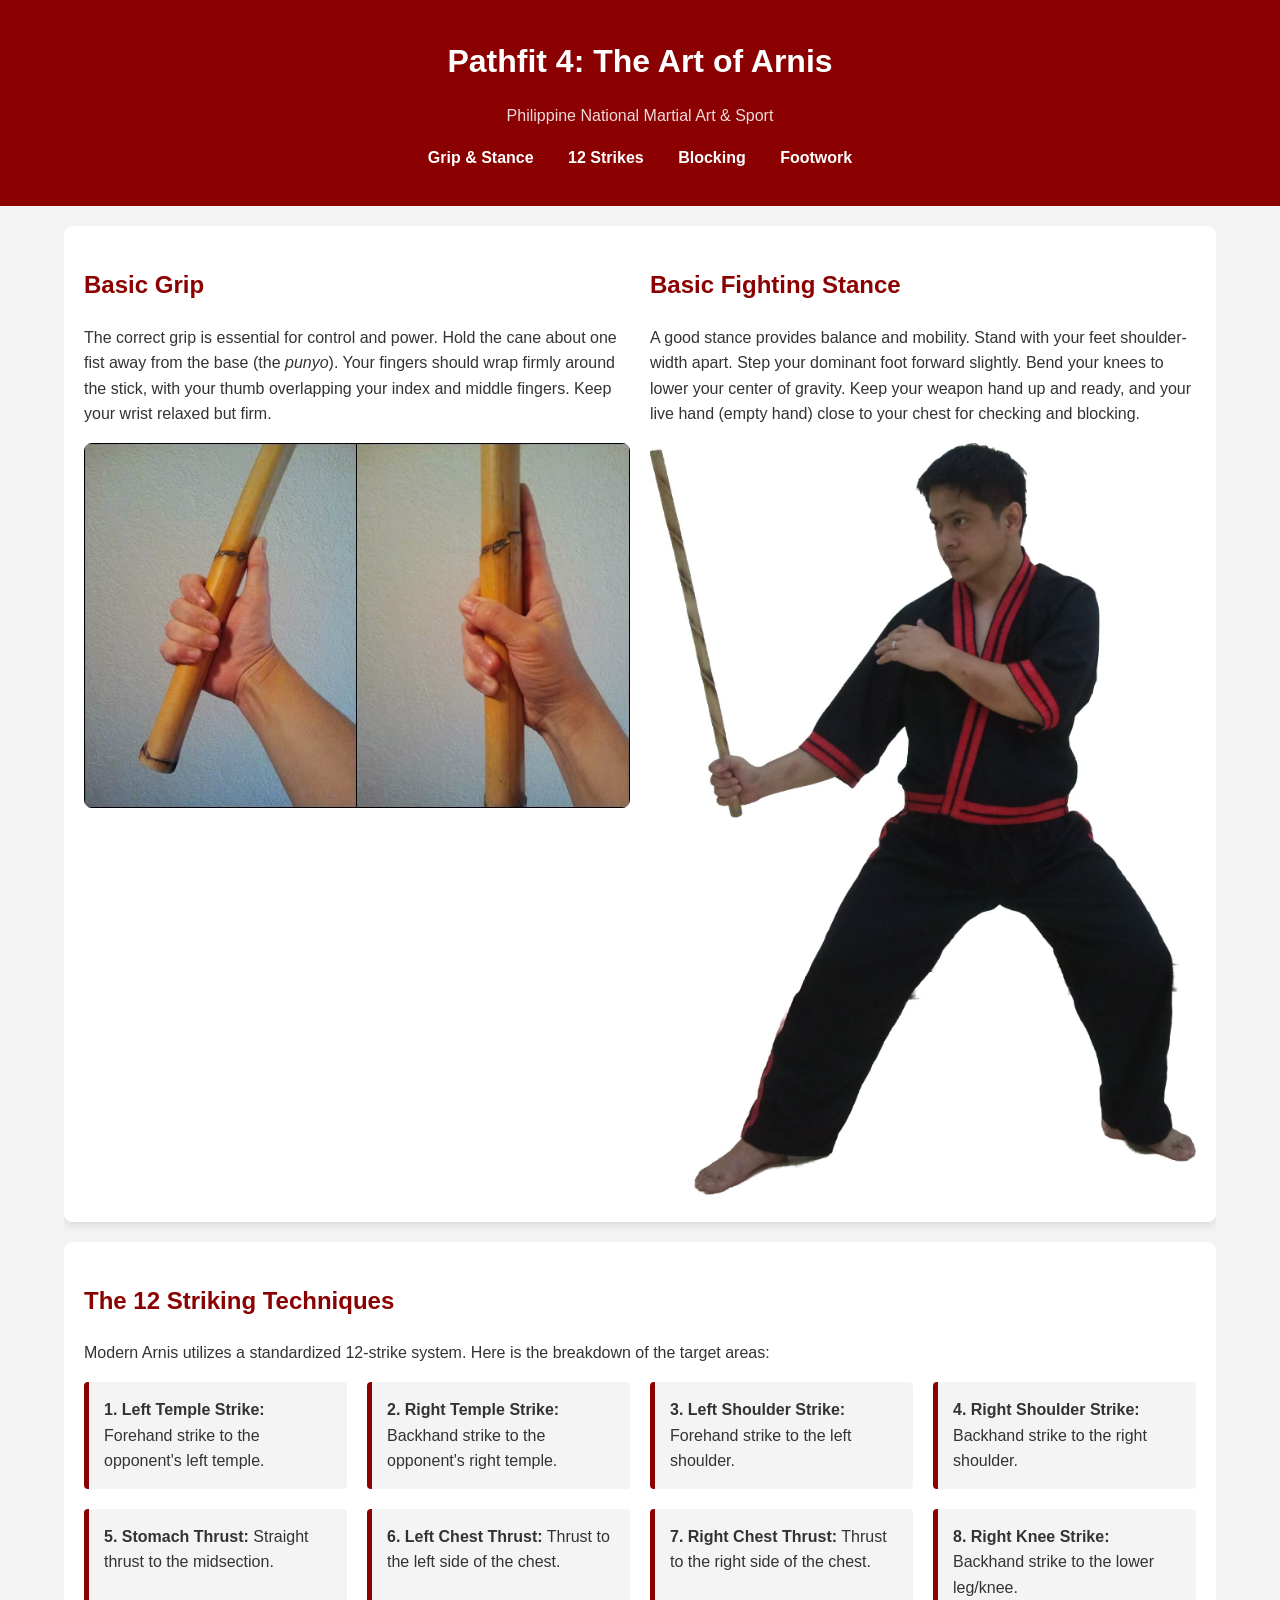
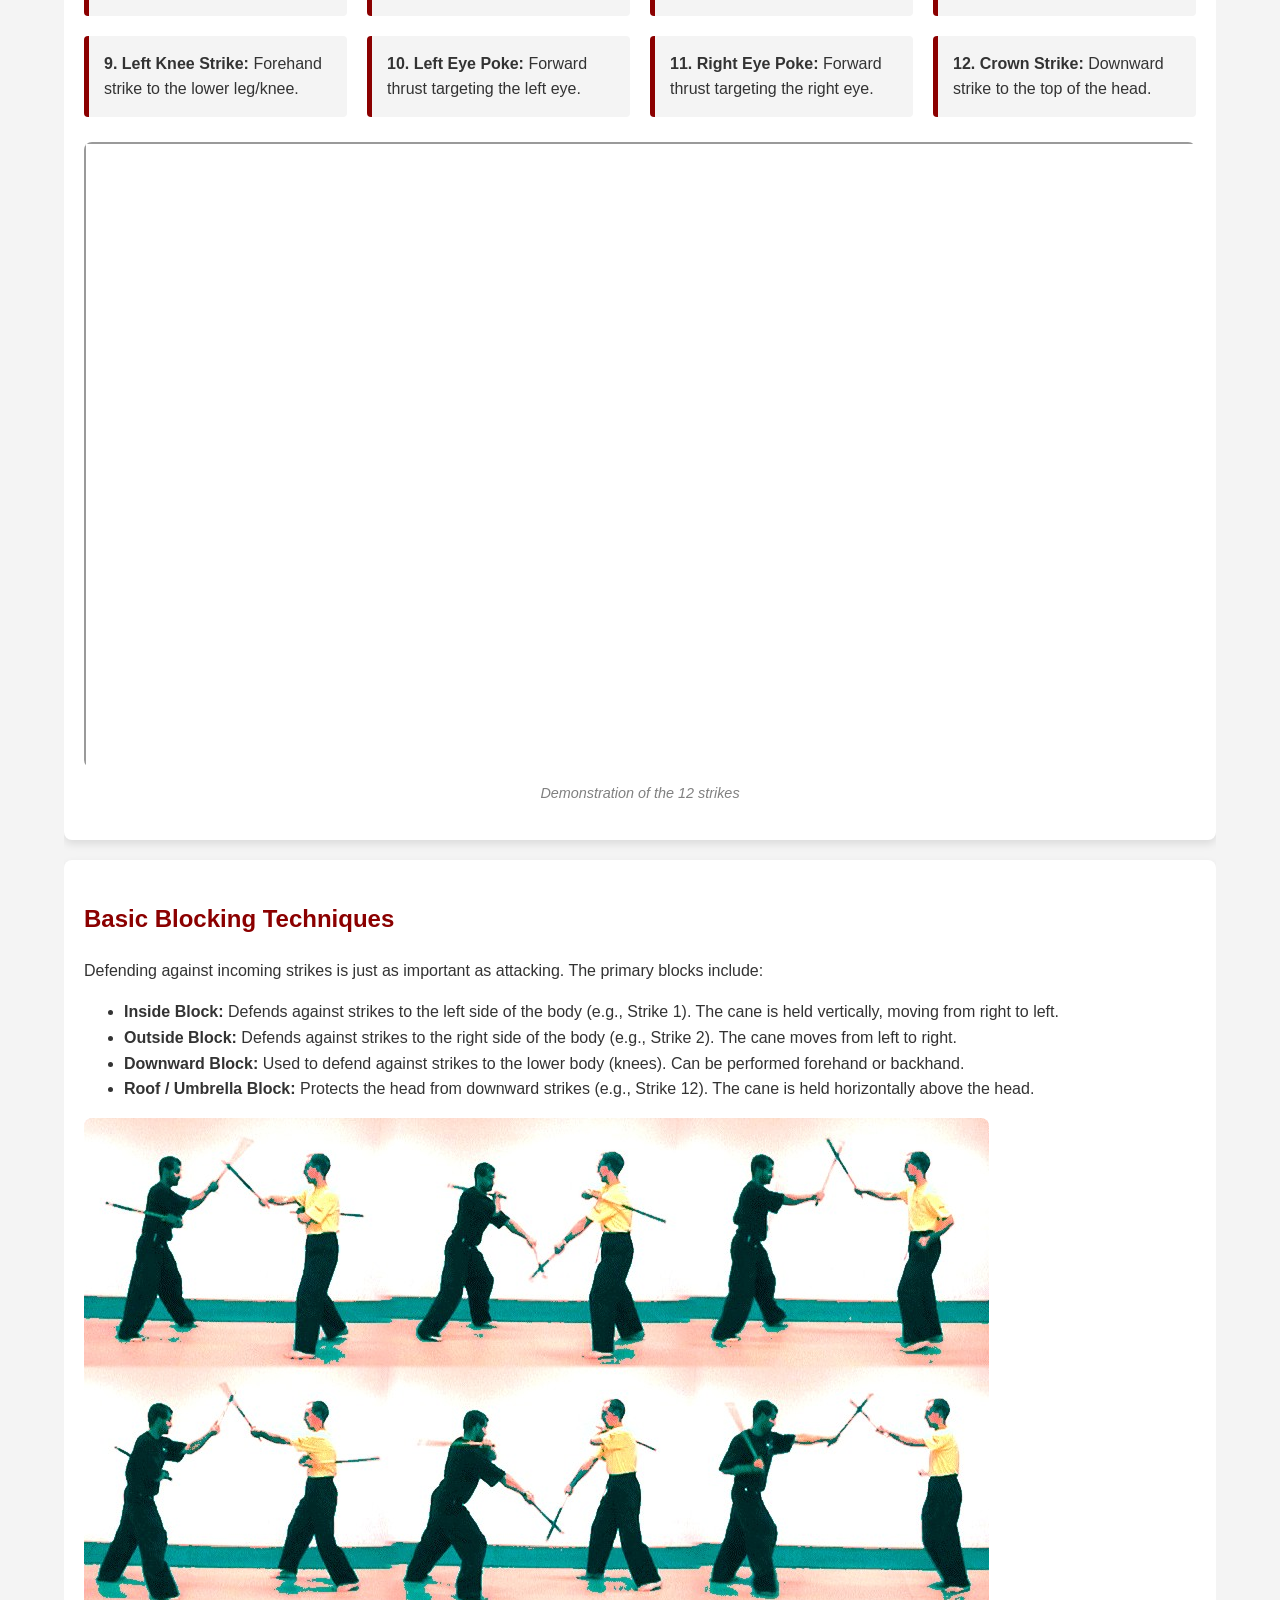
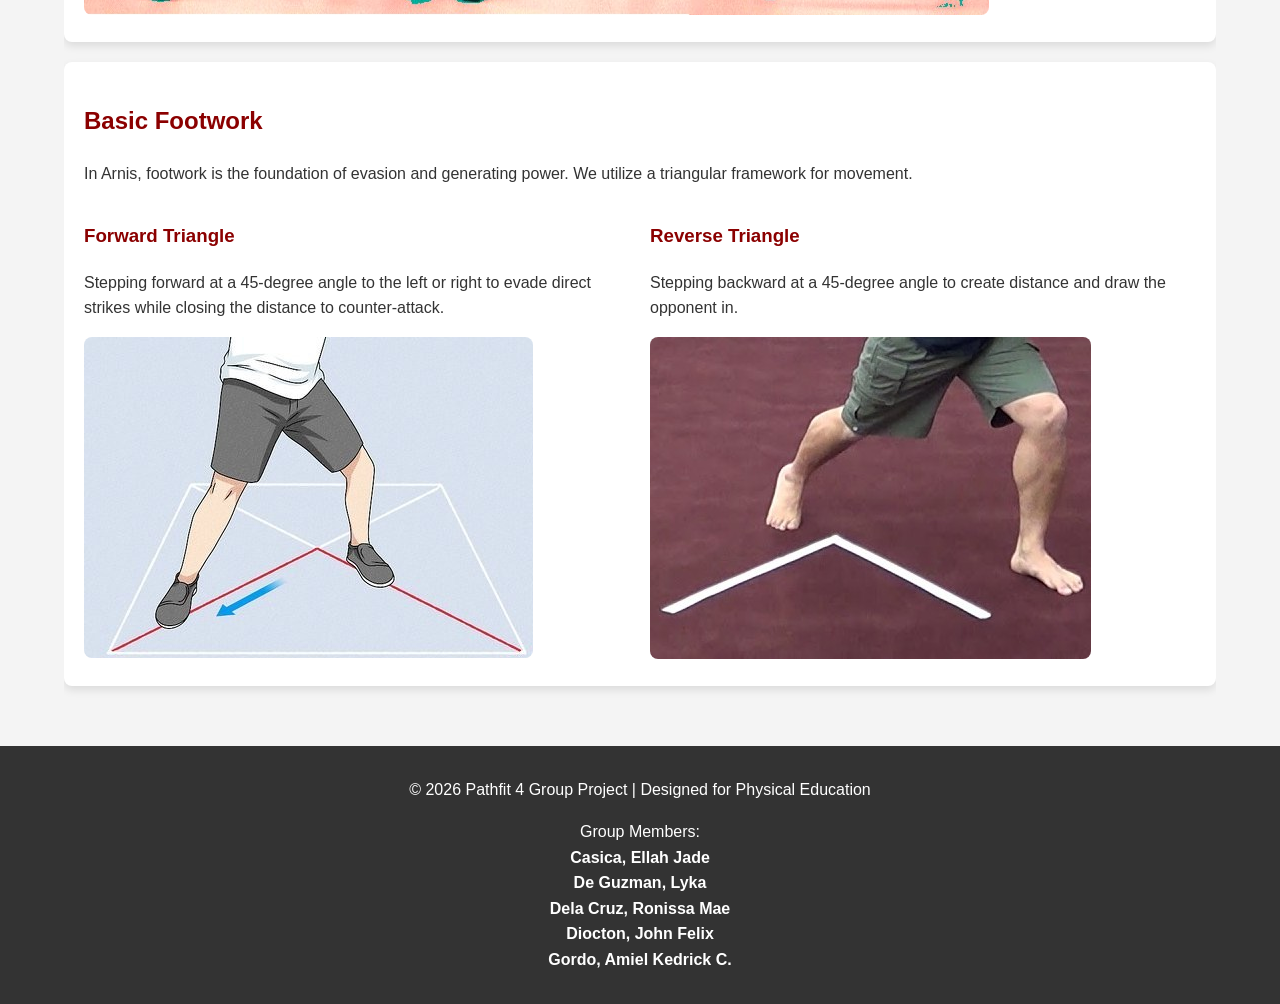
==== index.html @ 9fdbcf20 "Add files via upload" ====
<!DOCTYPE html>
<html lang="en">
<head>
    <meta charset="UTF-8">
    <meta name="viewport" content="width=device-width, initial-scale=1.0">
    <title>Pathfit 4: The Art of Arnis</title>
    <link rel="stylesheet" href="style.css">
</head>
<body>

    <header>
        <div class="container">
            <h1>Pathfit 4: The Art of Arnis</h1>
            <p>Philippine National Martial Art & Sport</p>
            <nav>
                <a href="#grip-stance">Grip & Stance</a>
                <a href="#strikes">12 Strikes</a>
                <a href="#blocks">Blocking</a>
                <a href="#footwork">Footwork</a>
            </nav>
        </div>
    </header>

    <div class="container">

        <section id="grip-stance" class="section-box flex-container">
            <div class="flex-box">
                <h2>Basic Grip</h2>
                <p>The correct grip is essential for control and power. Hold the cane about one fist away from the base (the <em>punyo</em>). Your fingers should wrap firmly around the stick, with your thumb overlapping your index and middle fingers. Keep your wrist relaxed but firm.</p>
                <img src="Pictures\BasicGrip.jpeg"alt="A close up of the proper hand grip on an Arnis cane">
            </div>
            
            <div class="flex-box">
                <h2>Basic Fighting Stance</h2>
                <p>A good stance provides balance and mobility. Stand with your feet shoulder-width apart. Step your dominant foot forward slightly. Bend your knees to lower your center of gravity. Keep your weapon hand up and ready, and your live hand (empty hand) close to your chest for checking and blocking.</p>
                <img src="Pictures\BasicFightingStance.jpg" alt="A person demonstrating the basic fighting stance in Arnis">
            </div>
        </section>

        <section id="strikes" class="section-box">
            <h2>The 12 Striking Techniques</h2>
            <p>Modern Arnis utilizes a standardized 12-strike system. Here is the breakdown of the target areas:</p>
            <div class="grid-container">
                <div class="grid-item"><strong>1. Left Temple Strike:</strong> Forehand strike to the opponent's left temple.</div>
                <div class="grid-item"><strong>2. Right Temple Strike:</strong> Backhand strike to the opponent's right temple.</div>
                <div class="grid-item"><strong>3. Left Shoulder Strike:</strong> Forehand strike to the left shoulder.</div>
                <div class="grid-item"><strong>4. Right Shoulder Strike:</strong> Backhand strike to the right shoulder.</div>
                <div class="grid-item"><strong>5. Stomach Thrust:</strong> Straight thrust to the midsection.</div>
                <div class="grid-item"><strong>6. Left Chest Thrust:</strong> Thrust to the left side of the chest.</div>
                <div class="grid-item"><strong>7. Right Chest Thrust:</strong> Thrust to the right side of the chest.</div>
                <div class="grid-item"><strong>8. Right Knee Strike:</strong> Backhand strike to the lower leg/knee.</div>
                <div class="grid-item"><strong>9. Left Knee Strike:</strong> Forehand strike to the lower leg/knee.</div>
                <div class="grid-item"><strong>10. Left Eye Poke:</strong> Forward thrust targeting the left eye.</div>
                <div class="grid-item"><strong>11. Right Eye Poke:</strong> Forward thrust targeting the right eye.</div>
                <div class="grid-item"><strong>12. Crown Strike:</strong> Downward strike to the top of the head.</div>
            </div>
            <br>
            <div class="video-container">
                <iframe src="https://www.youtube.com/watch?v=XYM1tv4fp5s" title="12 Striking Techniques Video" allowfullscreen></iframe>
            </div>
            <p style="text-align: center; font-size: 0.9em; color: gray;"><em>Demonstration of the 12 strikes</em></p>
        </section>

        <section id="blocks" class="section-box">
            <h2>Basic Blocking Techniques</h2>
            <p>Defending against incoming strikes is just as important as attacking. The primary blocks include:</p>
            <ul>
                <li><strong>Inside Block:</strong> Defends against strikes to the left side of the body (e.g., Strike 1). The cane is held vertically, moving from right to left.</li>
                <li><strong>Outside Block:</strong> Defends against strikes to the right side of the body (e.g., Strike 2). The cane moves from left to right.</li>
                <li><strong>Downward Block:</strong> Used to defend against strikes to the lower body (knees). Can be performed forehand or backhand.</li>
                <li><strong>Roof / Umbrella Block:</strong> Protects the head from downward strikes (e.g., Strike 12). The cane is held horizontally above the head.</li>
            </ul>
            <img src="Pictures\BasicBlocking.jpg" alt="Collage of inside, outside, and roof blocks">
        </section>

        <section id="footwork" class="section-box">
            <h2>Basic Footwork</h2>
            <p>In Arnis, footwork is the foundation of evasion and generating power. We utilize a triangular framework for movement.</p>
            <div class="flex-container">
                <div class="flex-box">
                    <h3>Forward Triangle</h3>
                    <p>Stepping forward at a 45-degree angle to the left or right to evade direct strikes while closing the distance to counter-attack.</p>
                    <img src="Pictures\FTriangle.jpg" alt="Collage of inside, outside, and roof blocks">
                </div>
                <div class="flex-box">
                    <h3>Reverse Triangle</h3>
                    <p>Stepping backward at a 45-degree angle to create distance and draw the opponent in.</p>
                    <img src="Pictures\RTriangle.jpg" alt="Collage of inside, outside, and roof blocks">
                </div>
            </div>
        </section>

    </div>

    <footer>
        <p>&copy; 2026 Pathfit 4 Group Project | Designed for Physical Education</p>
        <p>Group Members:<br><strong>
                          Casica, Ellah Jade<br>
                          De Guzman, Lyka<br>
                          Dela Cruz, Ronissa Mae<br>
                          Diocton, John Felix<br>
                          Gordo, Amiel Kedrick C.<br></strong></p>
    </footer>

</body>
</html>
---- style.css ----
/* General Styles & Accessibility */
:root {
    --primary-color: #8B0000; /* Dark Red for Martial Arts feel */
    --secondary-color: #f4f4f4;
    --text-color: #333;
    --font-main: 'Segoe UI', Tahoma, Geneva, Verdana, sans-serif;
}

body {
    font-family: var(--font-main);
    color: var(--text-color);
    line-height: 1.6;
    margin: 0;
    padding: 0;
    background-color: var(--secondary-color);
}

h1, h2, h3 { 
    color: var(--primary-color); 
}

img { 
    max-width: 100%; 
    height: auto; 
    border-radius: 8px; 
}

/* Header & Navigation */
header {
    background-color: var(--primary-color);
    color: rgba(255, 255, 255, 0.856);
    padding: 1rem 0;
    text-align: center;
}

header h1 { 
    color: white; 
    margin: 0; 
}

nav { 
    margin-top: 10px; 
}

nav a {
    color: white;
    text-decoration: none;
    margin: 0 15px;
    font-weight: bold;
}

nav a:hover { 
    text-decoration: underline; 
}

/* Layout */
.container {
    width: 90%;
    max-width: 1200px;
    margin: auto;
    overflow: hidden;
    padding: 20px 0;
}

.section-box {
    background: white;
    padding: 20px;
    margin-bottom: 20px;
    border-radius: 8px;
    box-shadow: 0 4px 8px rgba(0,0,0,0.1);
}

/* Grid for 12 Strikes */
.grid-container {
    display: grid;
    grid-template-columns: repeat(auto-fit, minmax(250px, 1fr));
    gap: 20px;
}

.grid-item {
    background: var(--secondary-color);
    padding: 15px;
    border-left: 5px solid var(--primary-color);
    border-radius: 4px;
}

/* Flexbox for Stance & Grip */
.flex-container {
    display: flex;
    flex-wrap: wrap;
    gap: 20px;
}

.flex-box {
    flex: 1;
    min-width: 300px;
}

/* Video Section */
.video-container {
    position: relative;
    padding-bottom: 56.25%; /* 16:9 aspect ratio */
    height: 0;
    overflow: hidden;
    border-radius: 8px;
}

.video-container iframe {
    position: absolute;
    top: 0;
    left: 0;
    width: 100%;
    height: 100%;
}

/* Footer */
footer {
    background-color: #333;
    color: white;
    text-align: center;
    padding: 15px 0;
    margin-top: 20px;
}
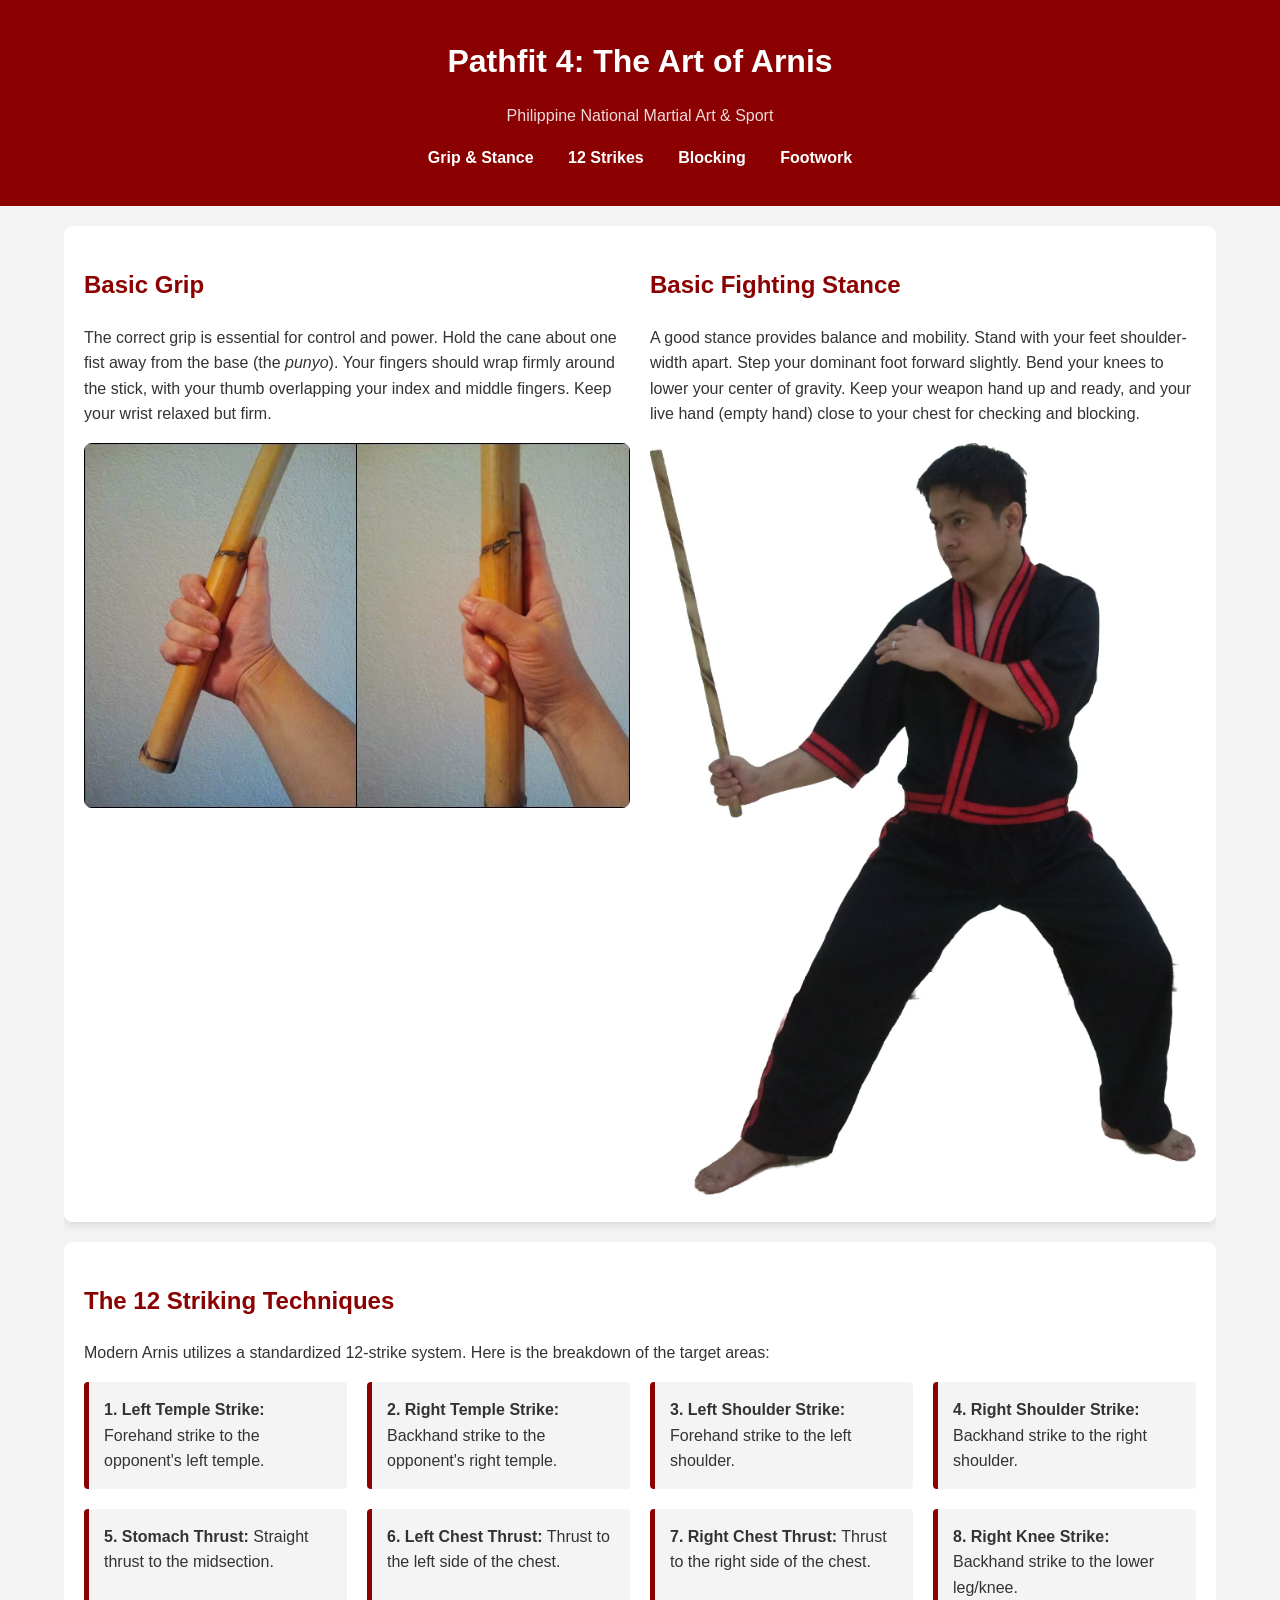
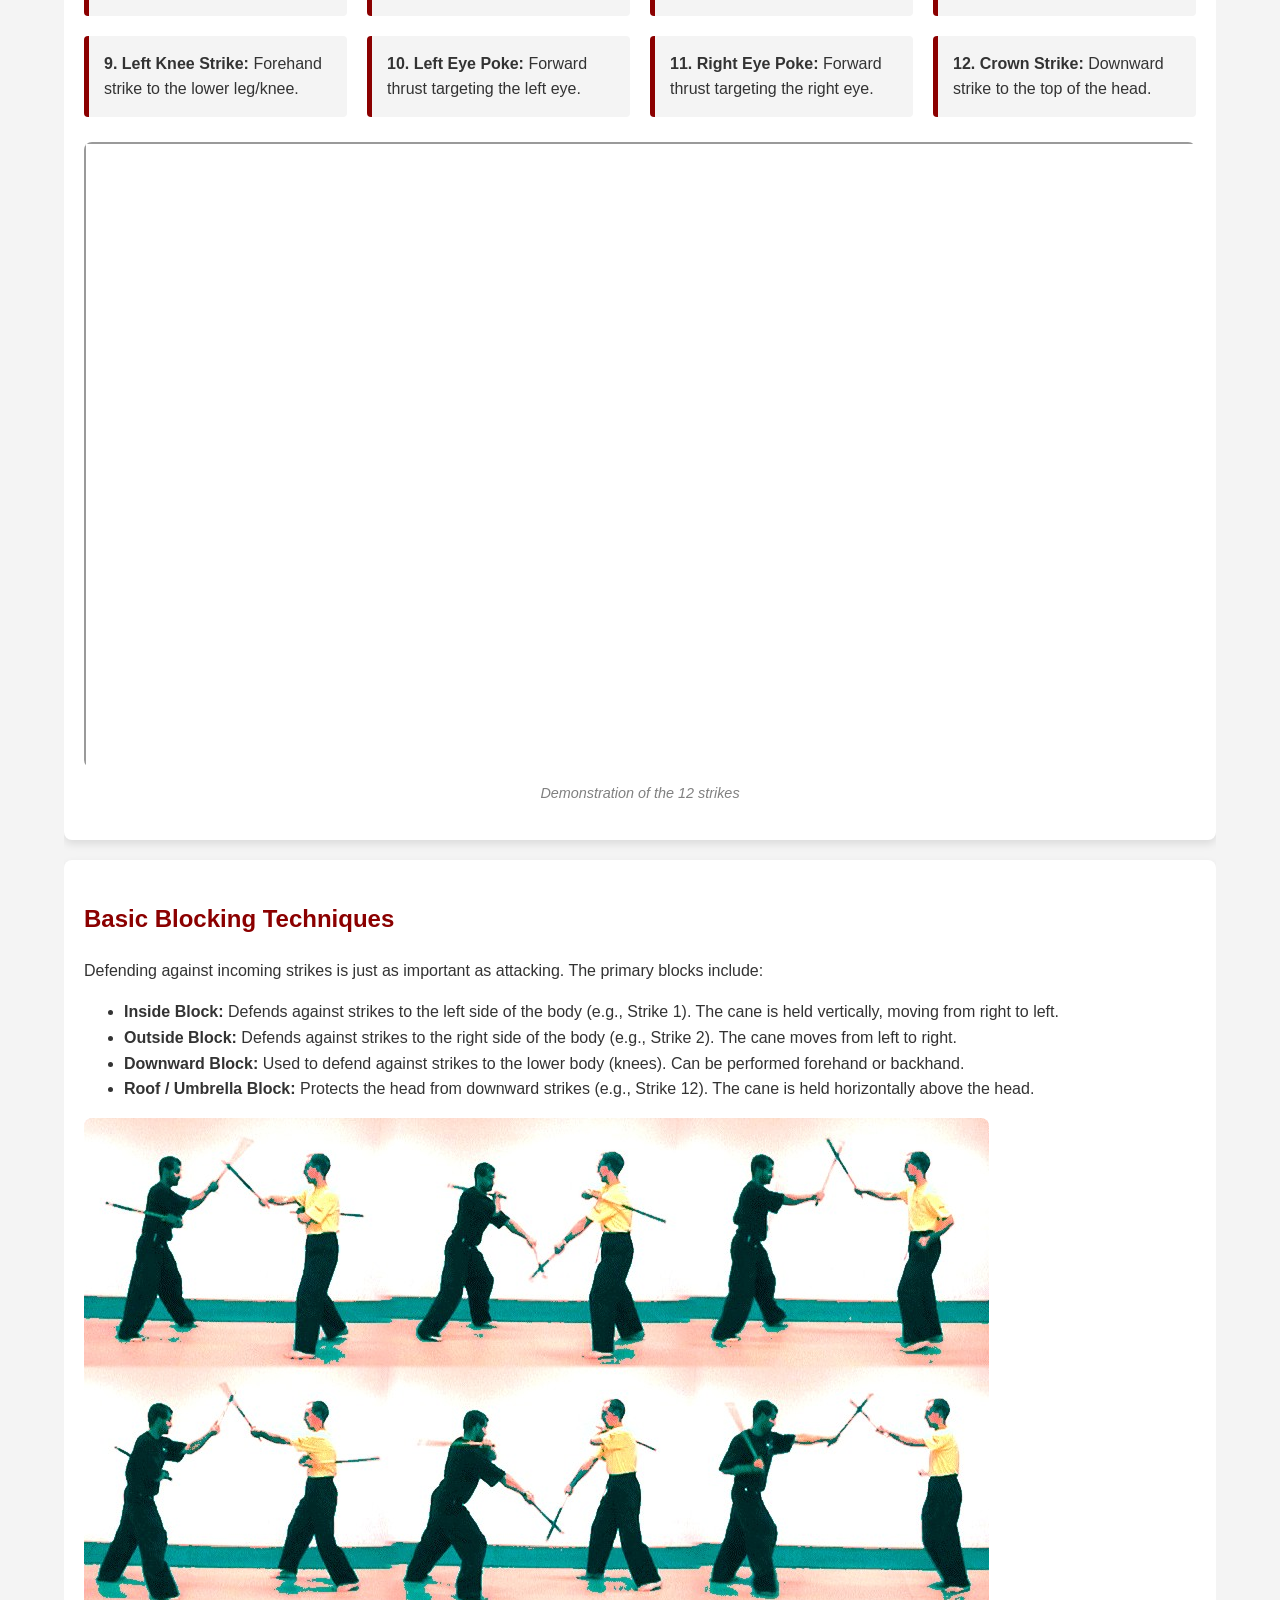
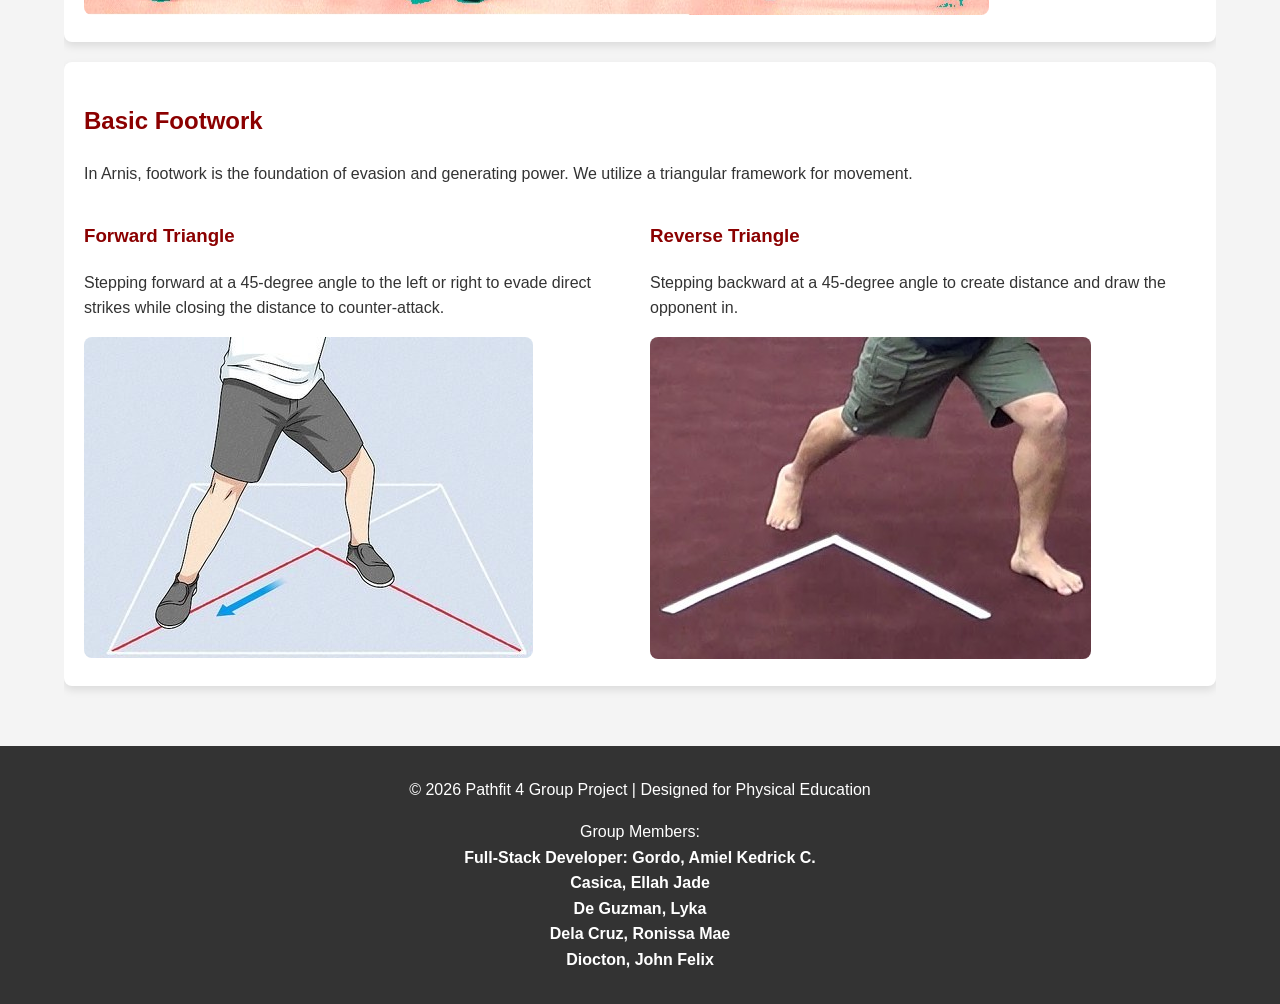
==== commit c9021234: "Fix HTML structure and add group member details" ====
--- a/index.html
+++ b/index.html
@@ -95,12 +95,13 @@
     <footer>
         <p>&copy; 2026 Pathfit 4 Group Project | Designed for Physical Education</p>
         <p>Group Members:<br><strong>
+                          Full-Stack Developer: Gordo, Amiel Kedrick C.<br>
                           Casica, Ellah Jade<br>
                           De Guzman, Lyka<br>
                           Dela Cruz, Ronissa Mae<br>
                           Diocton, John Felix<br>
-                          Gordo, Amiel Kedrick C.<br></strong></p>
+                          </strong></p>
     </footer>
 
 </body>
-</html>+</html>
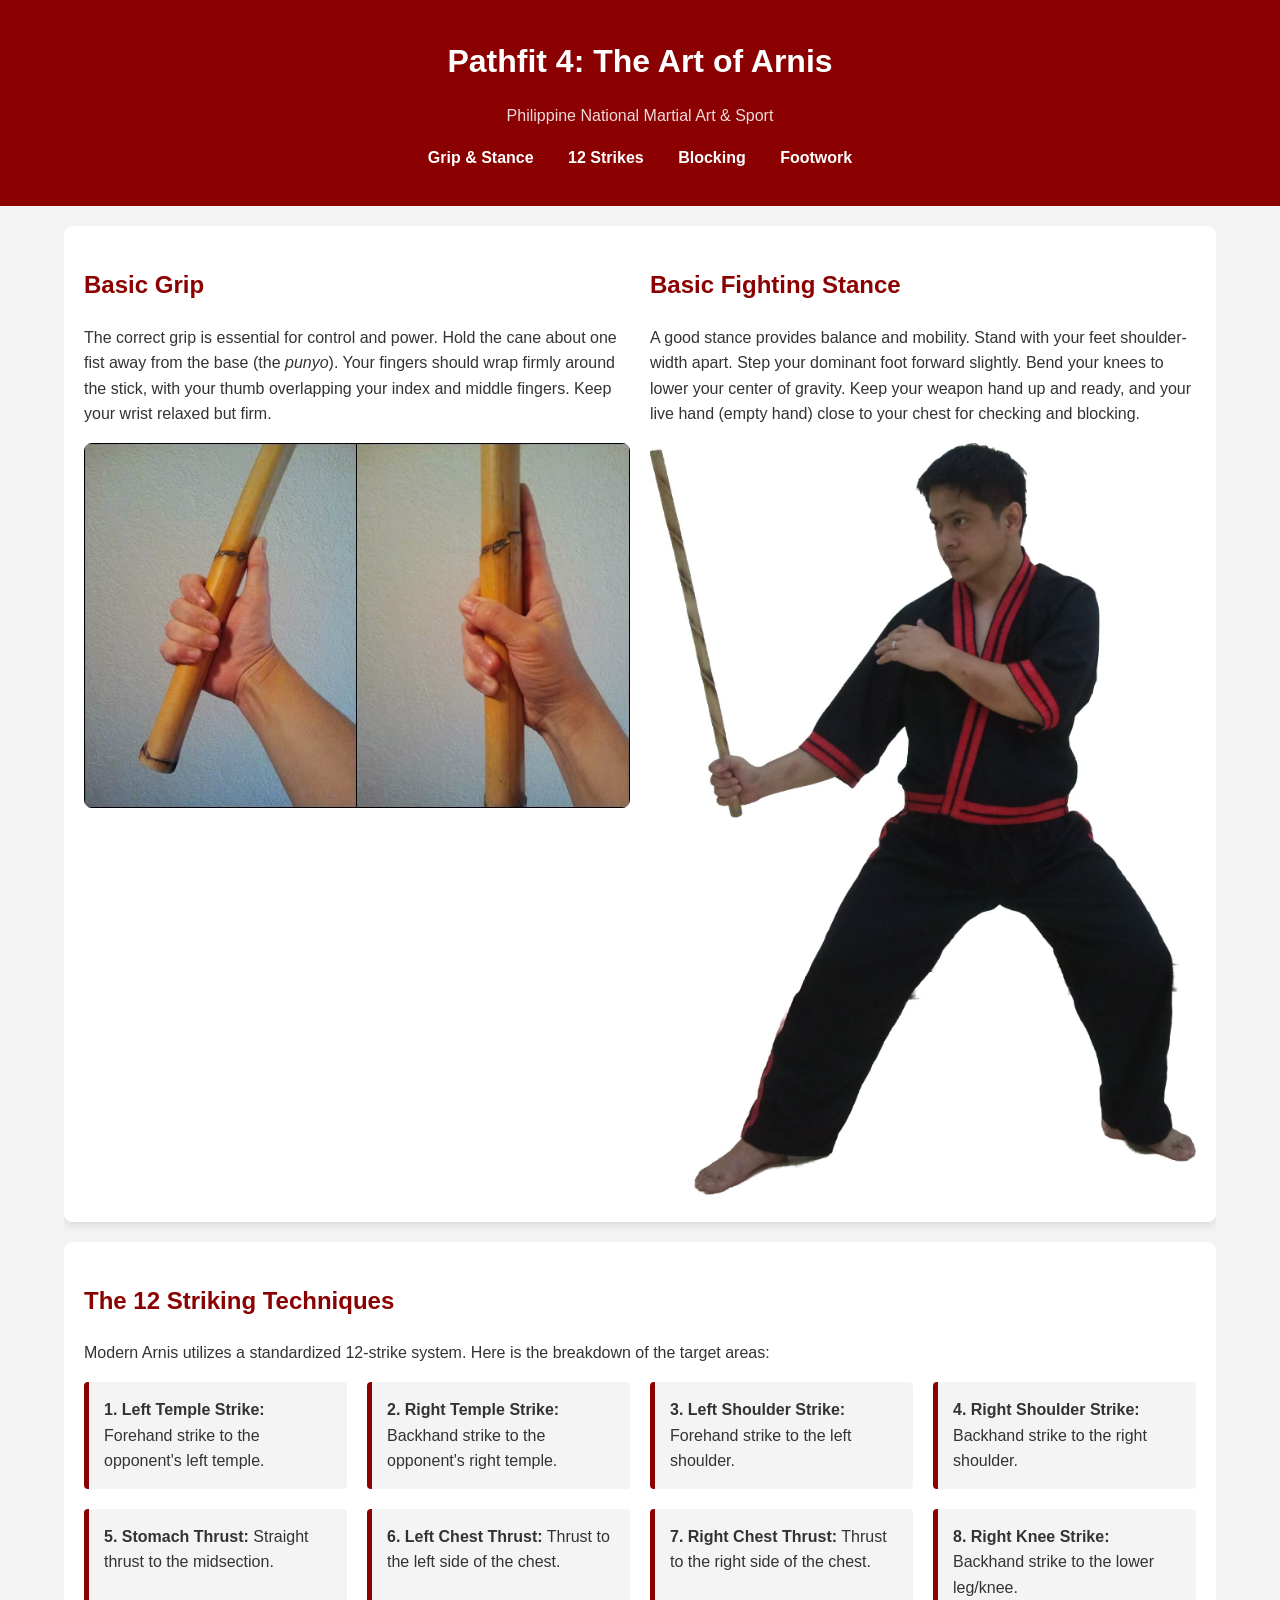
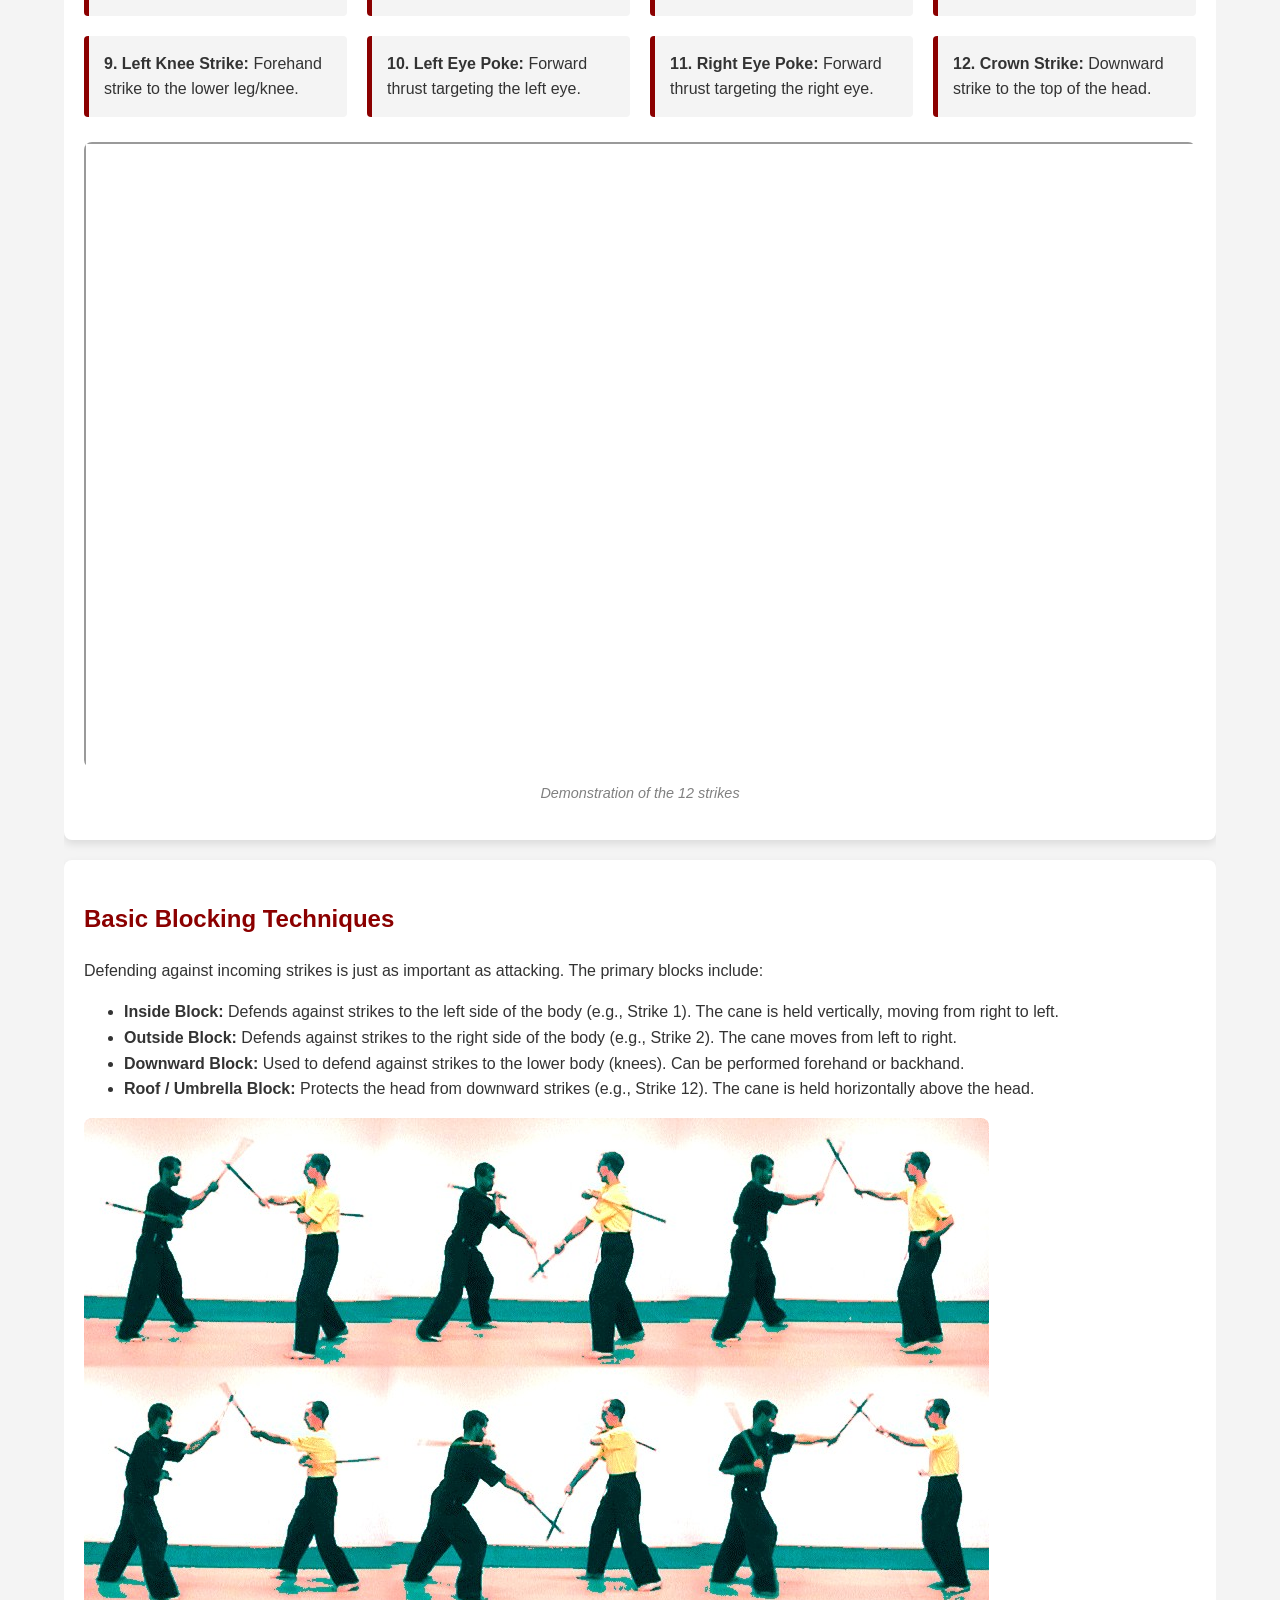
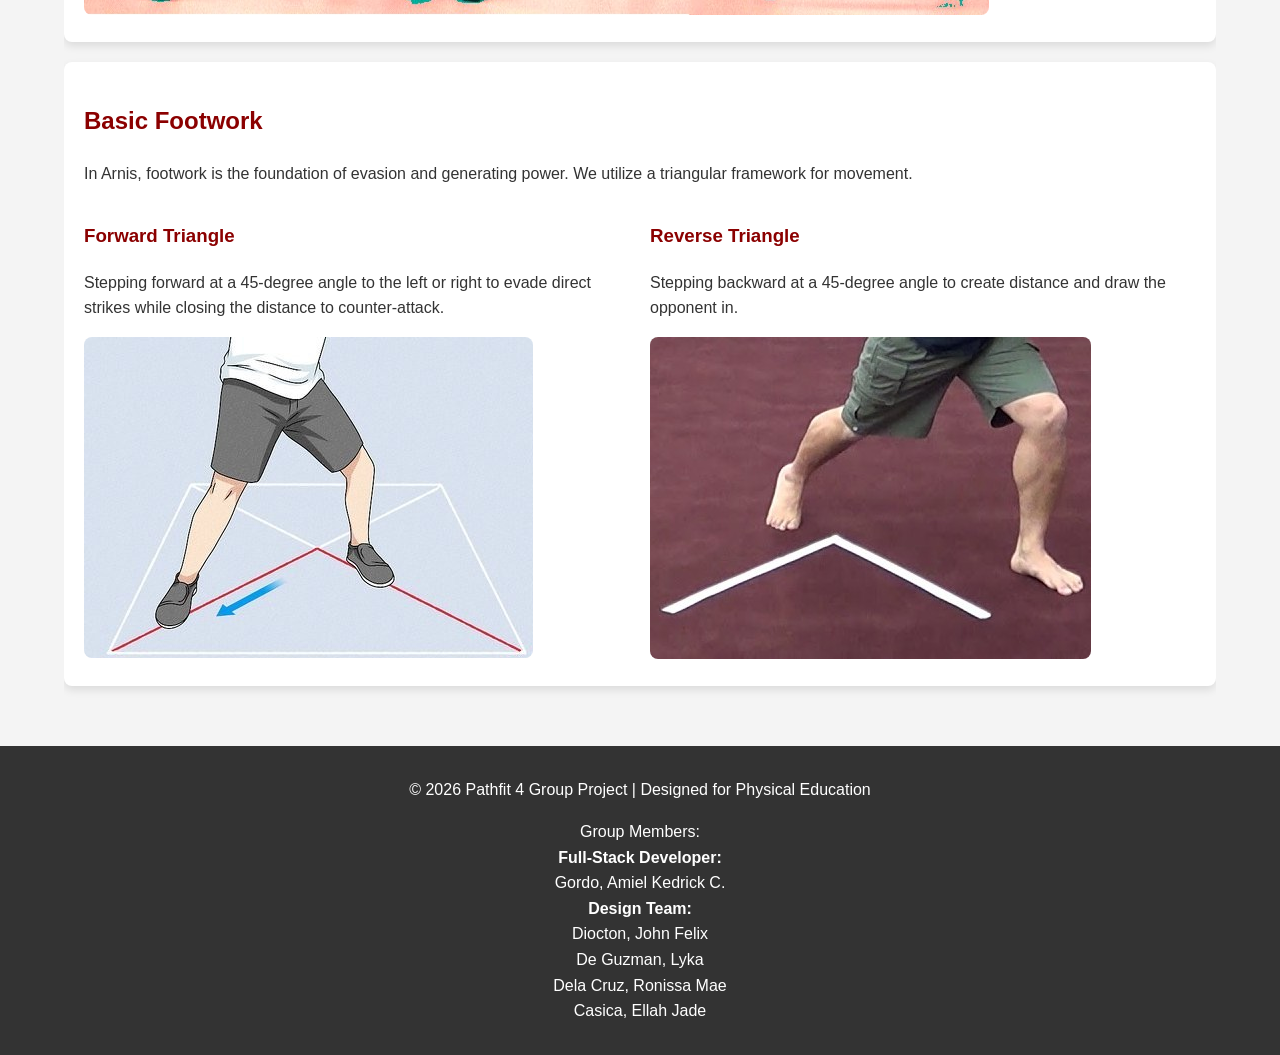
==== commit 83caeea6: "Update index.html" ====
--- a/index.html
+++ b/index.html
@@ -95,12 +95,15 @@
     <footer>
         <p>&copy; 2026 Pathfit 4 Group Project | Designed for Physical Education</p>
         <p>Group Members:<br><strong>
-                          Full-Stack Developer: Gordo, Amiel Kedrick C.<br>
-                          Casica, Ellah Jade<br>
+                          Full-Stack Developer:<br></strong>
+                          Gordo, Amiel Kedrick C.<br>
+                          <strong>
+                          Design Team:<br></strong>
+                          Diocton, John Felix<br>
                           De Guzman, Lyka<br>
                           Dela Cruz, Ronissa Mae<br>
-                          Diocton, John Felix<br>
-                          </strong></p>
+                          Casica, Ellah Jade<br>
+                          </p>
     </footer>
 
 </body>
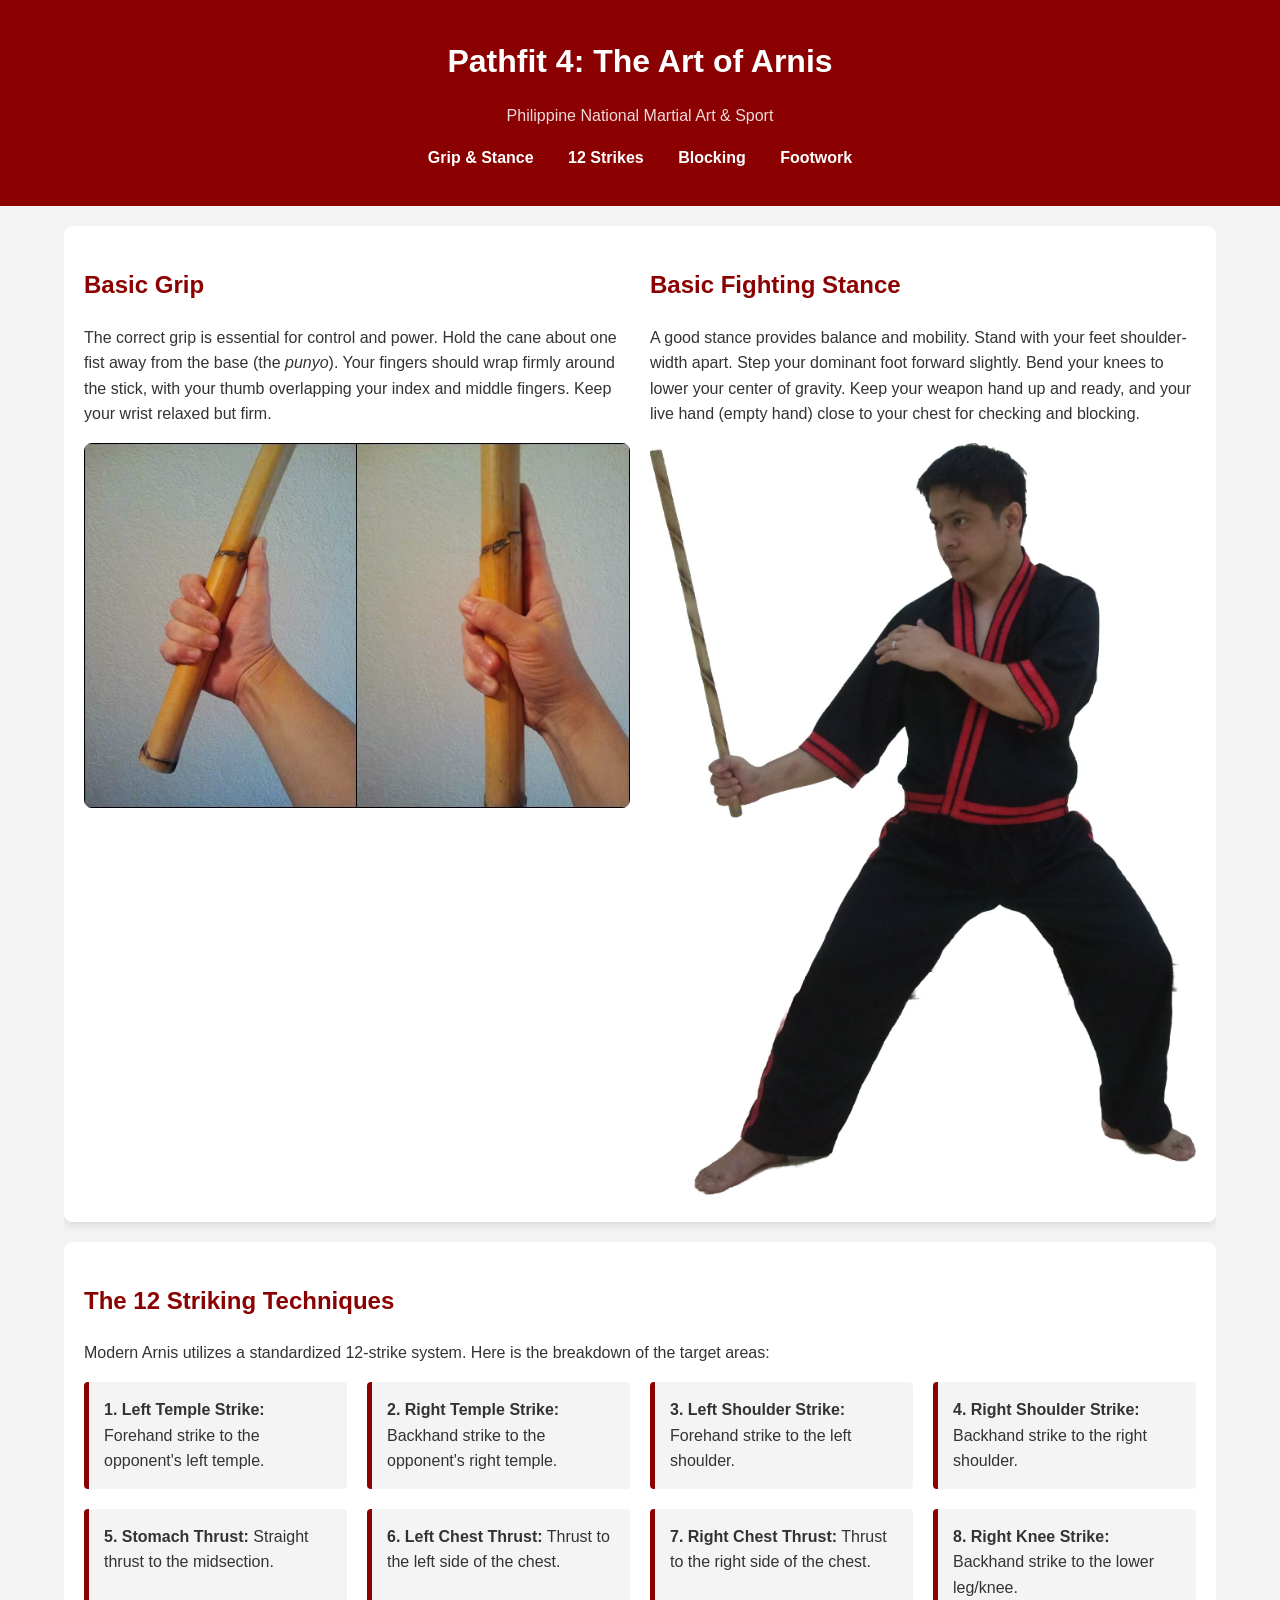
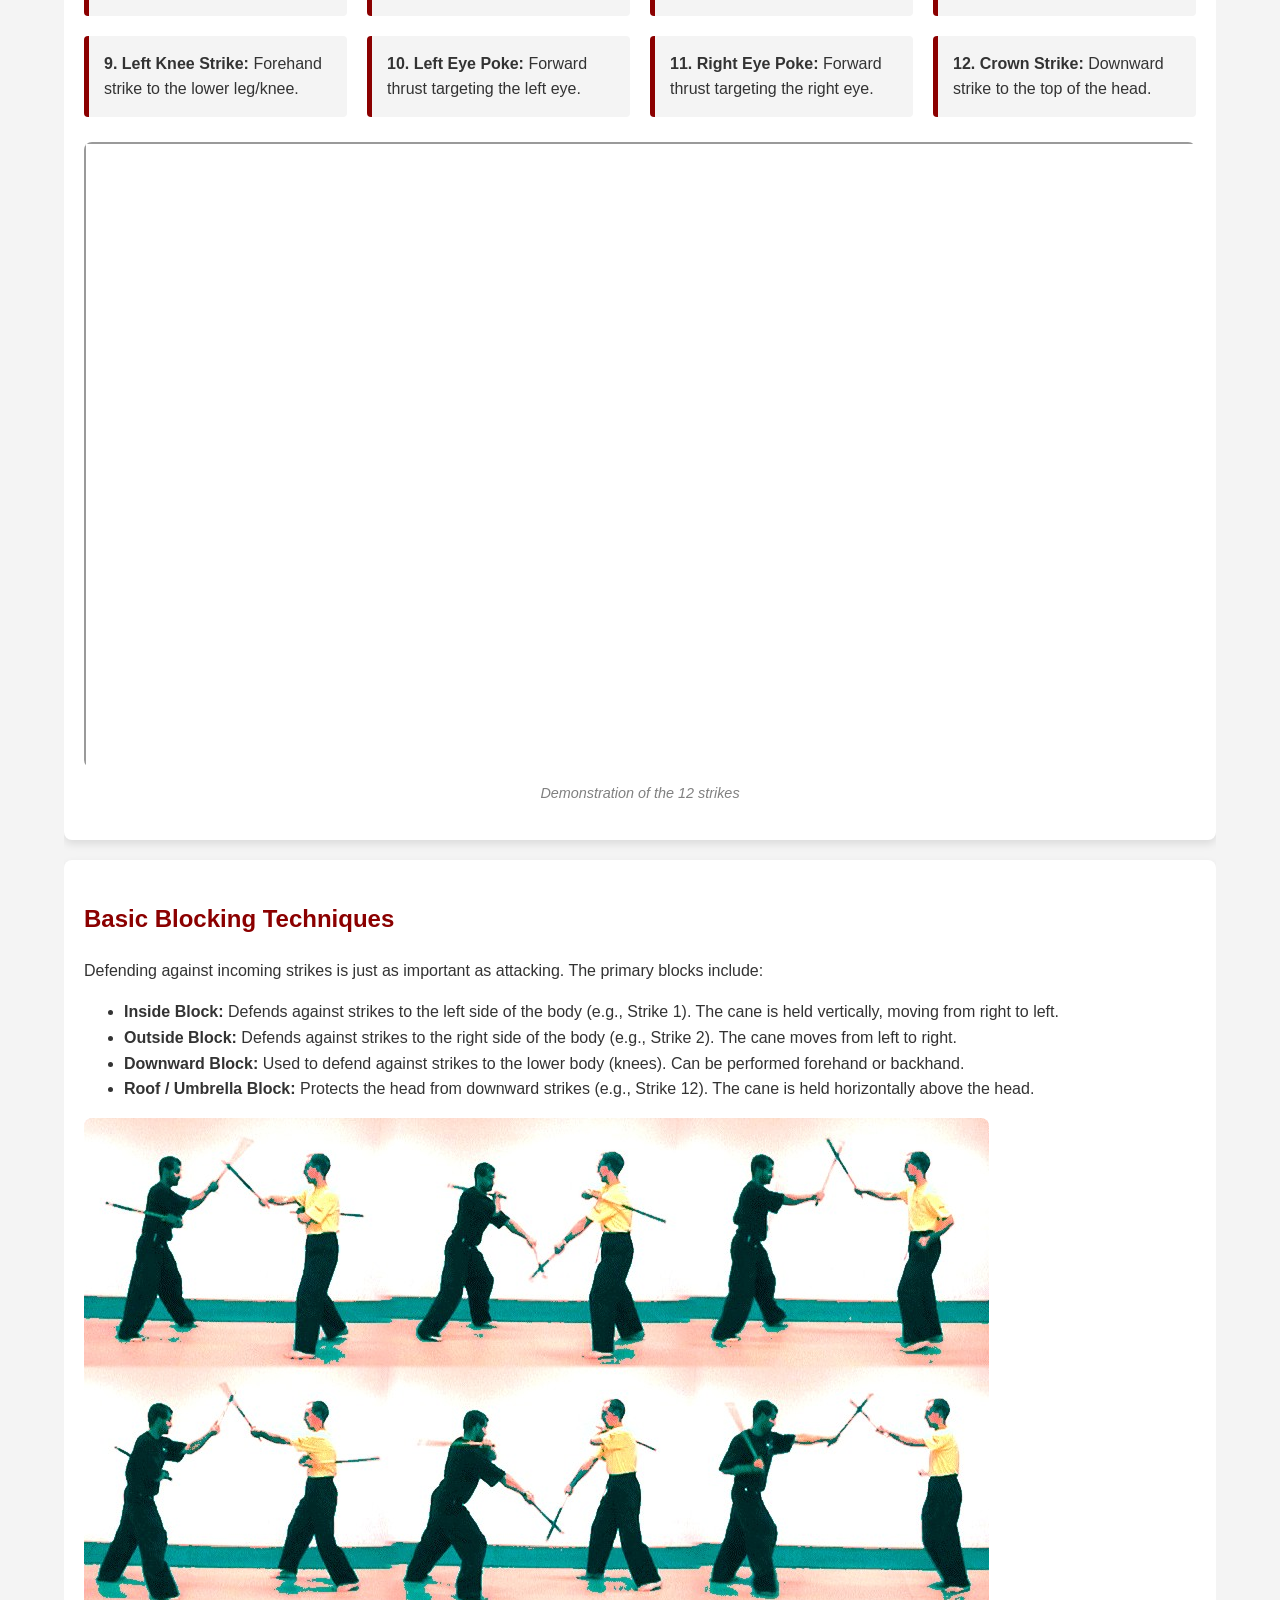
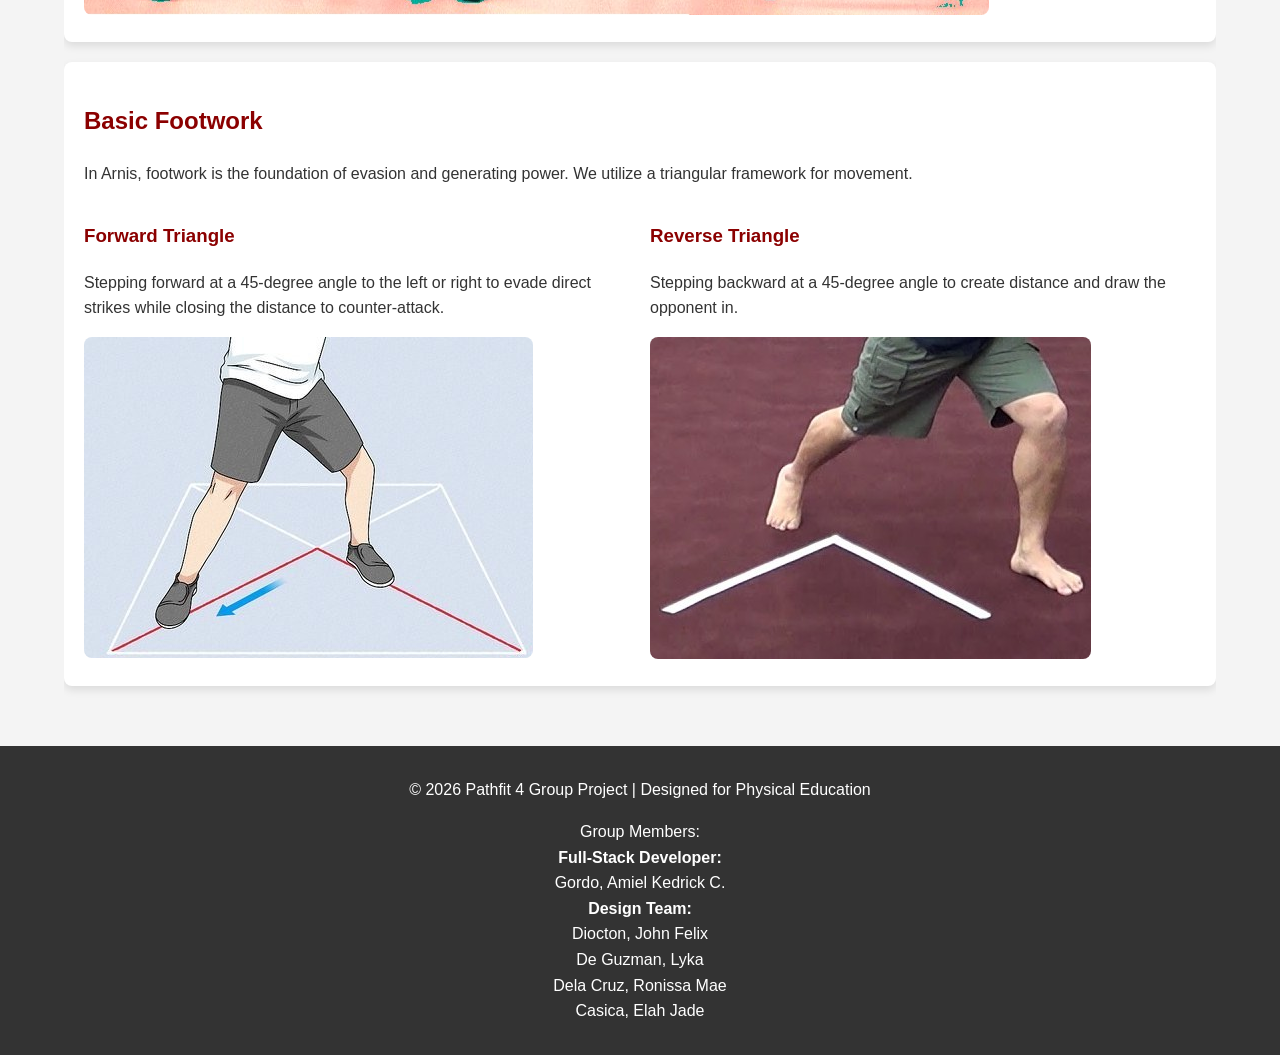
==== commit dfb6cf0a: "Fix HTML formatting and structure" ====
--- a/index.html
+++ b/index.html
@@ -102,7 +102,7 @@
                           Diocton, John Felix<br>
                           De Guzman, Lyka<br>
                           Dela Cruz, Ronissa Mae<br>
-                          Casica, Ellah Jade<br>
+                          Casica, Elah Jade<br>
                           </p>
     </footer>
 
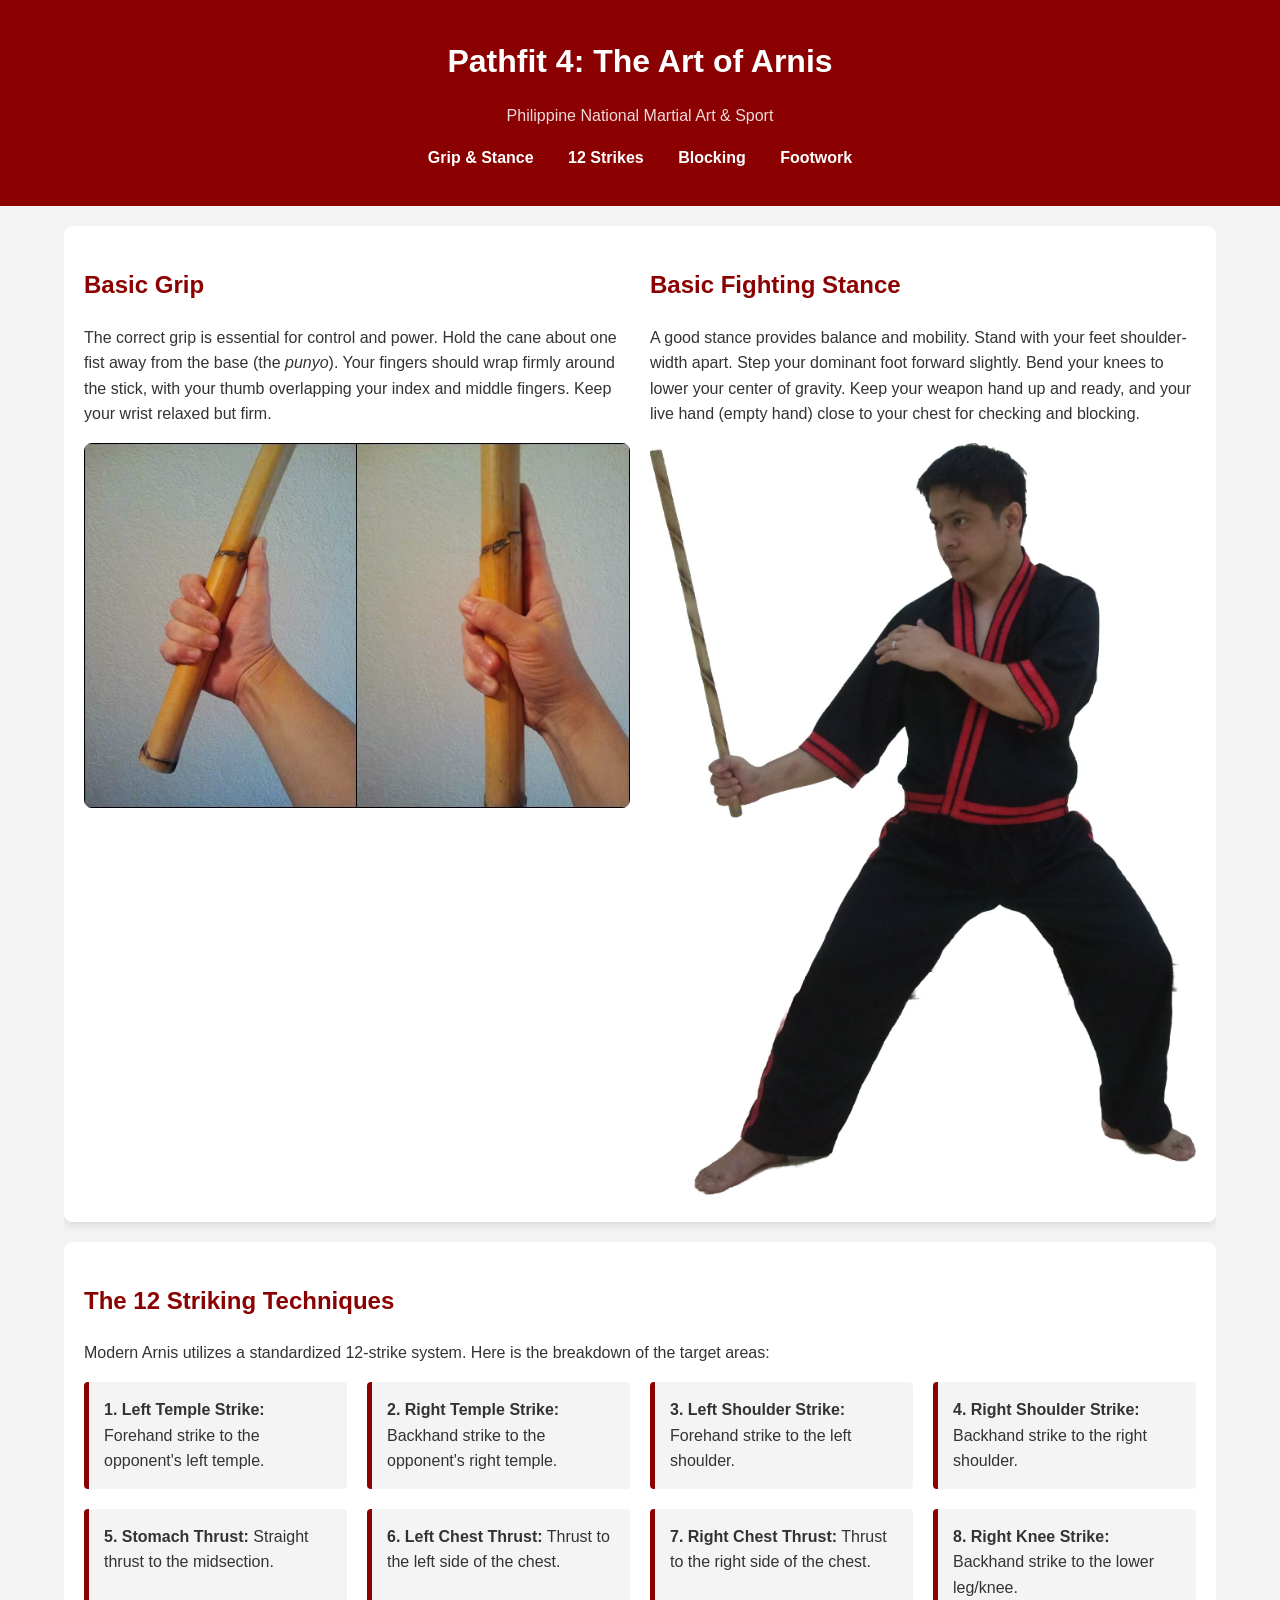
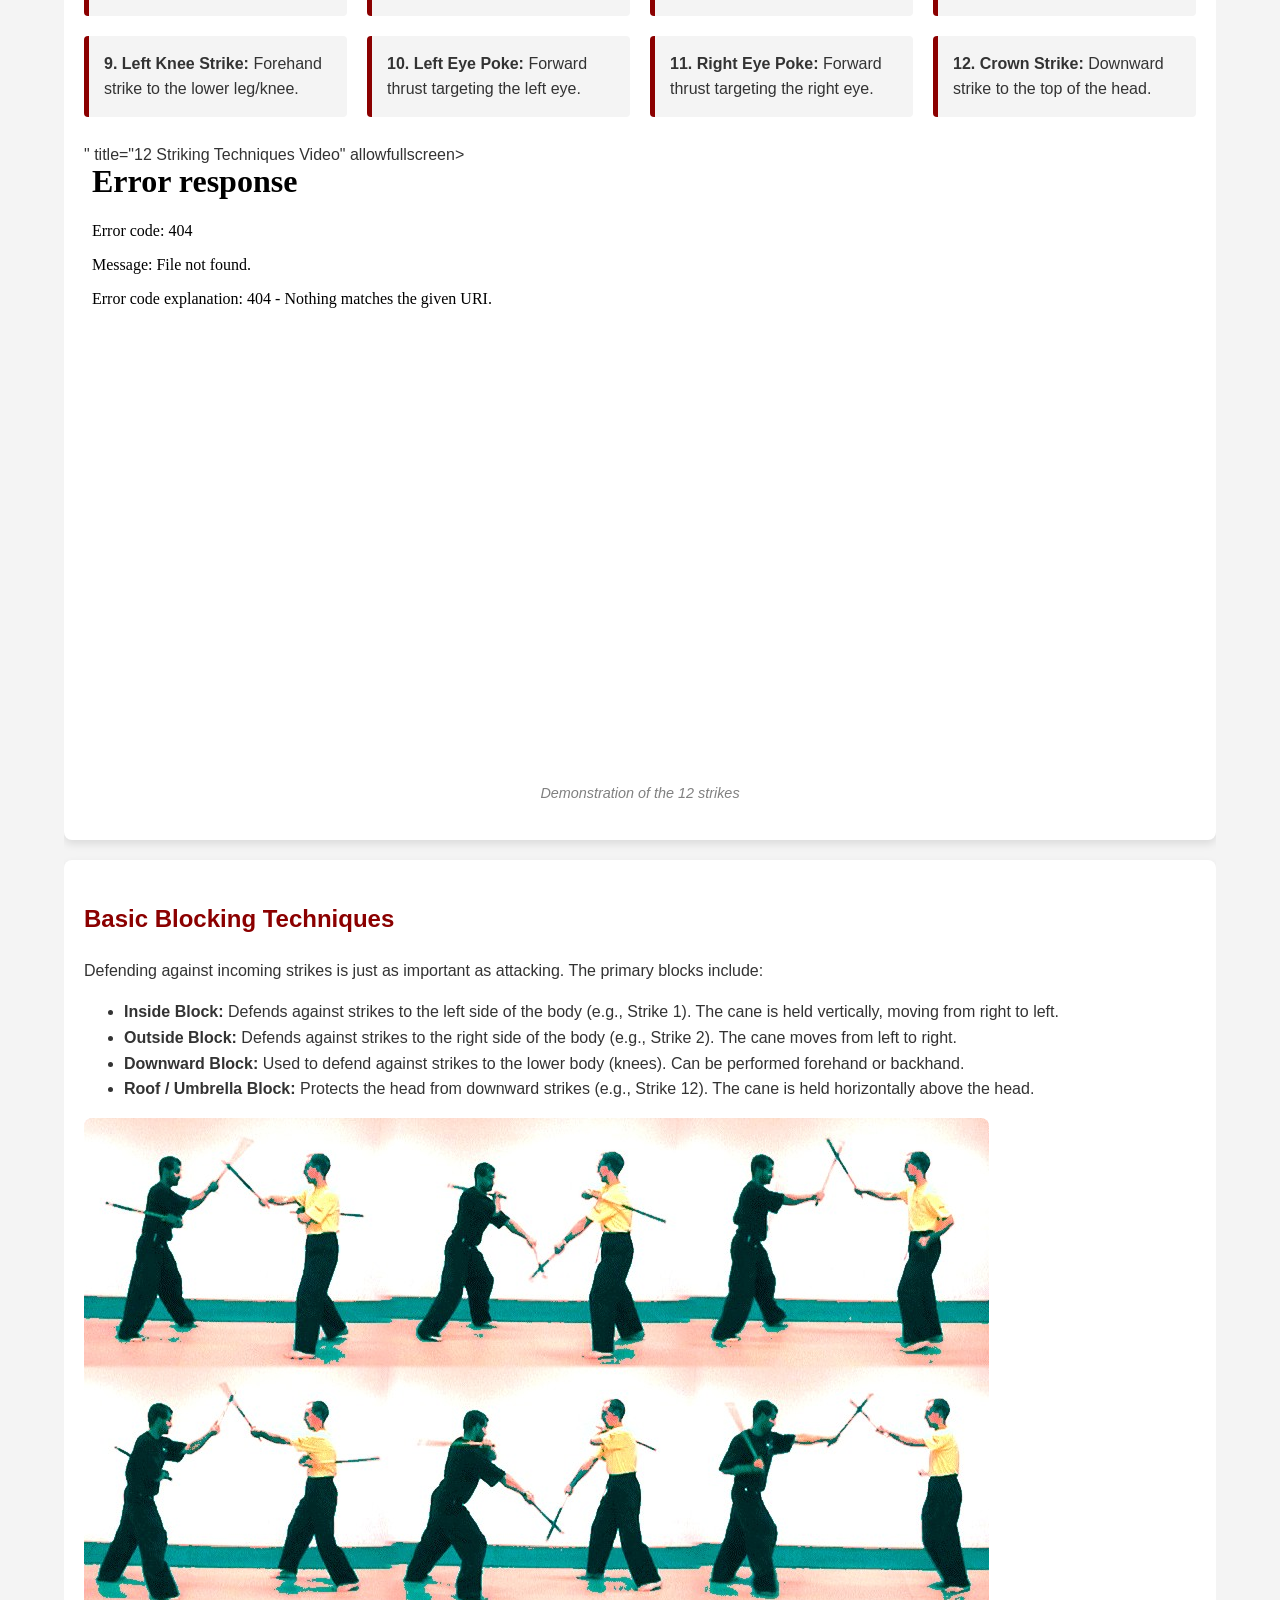
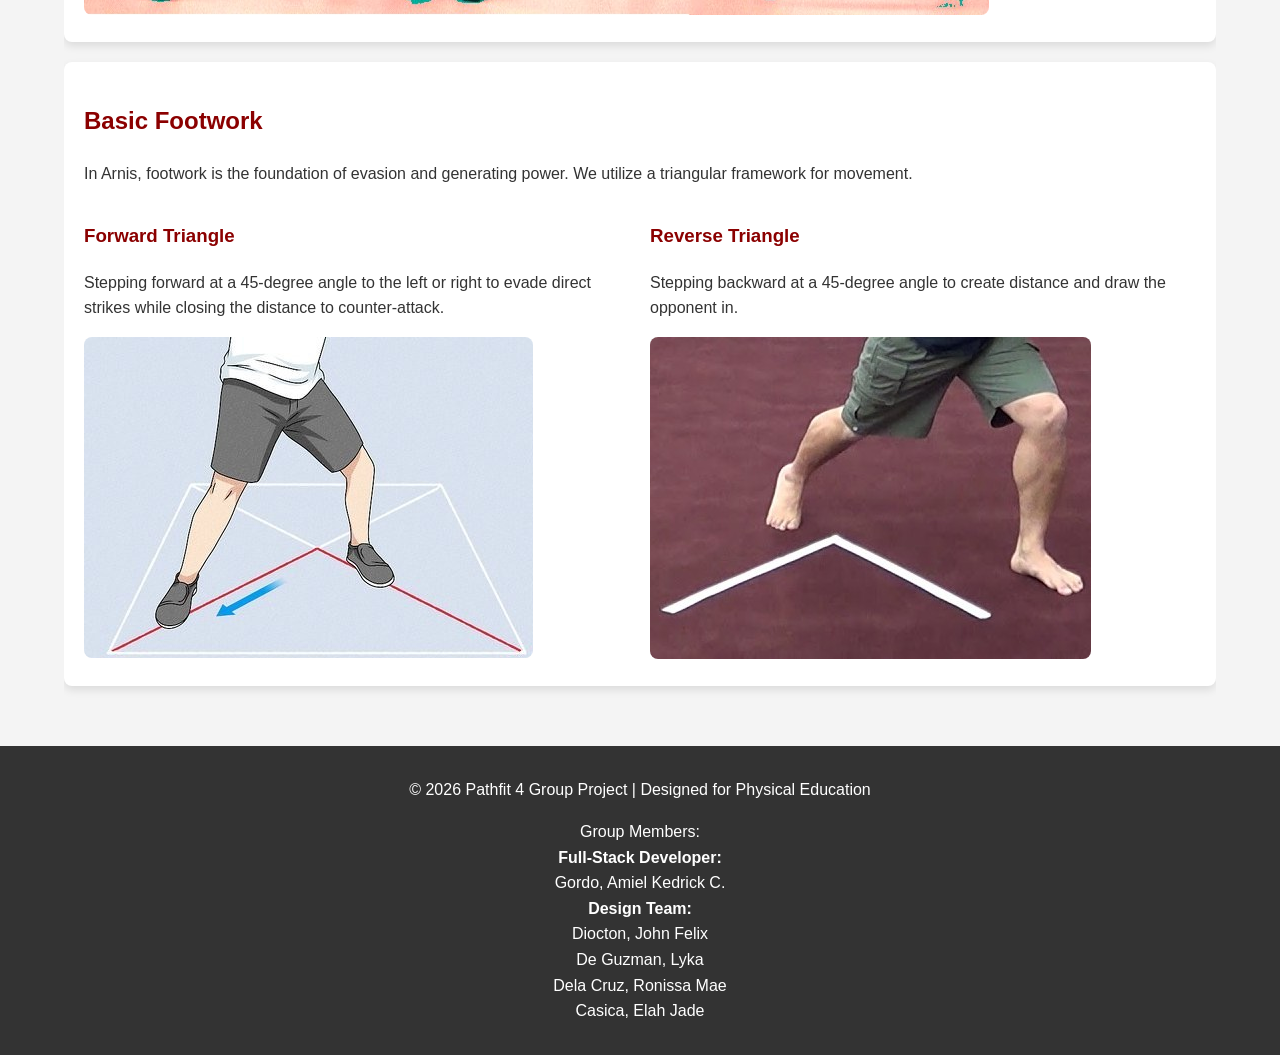
==== commit 85788424: "Update index.html" ====
--- a/index.html
+++ b/index.html
@@ -56,7 +56,7 @@
             </div>
             <br>
             <div class="video-container">
-                <iframe src="https://www.youtube.com/watch?v=XYM1tv4fp5s" title="12 Striking Techniques Video" allowfullscreen></iframe>
+                <iframe src="<iframe width="560" height="315" src="https://www.youtube.com/embed/XYM1tv4fp5s?si=2-uIAxKfbuVQ5K3F" title="YouTube video player" frameborder="0" allow="accelerometer; autoplay; clipboard-write; encrypted-media; gyroscope; picture-in-picture; web-share" referrerpolicy="strict-origin-when-cross-origin" allowfullscreen></iframe>" title="12 Striking Techniques Video" allowfullscreen></iframe>
             </div>
             <p style="text-align: center; font-size: 0.9em; color: gray;"><em>Demonstration of the 12 strikes</em></p>
         </section>
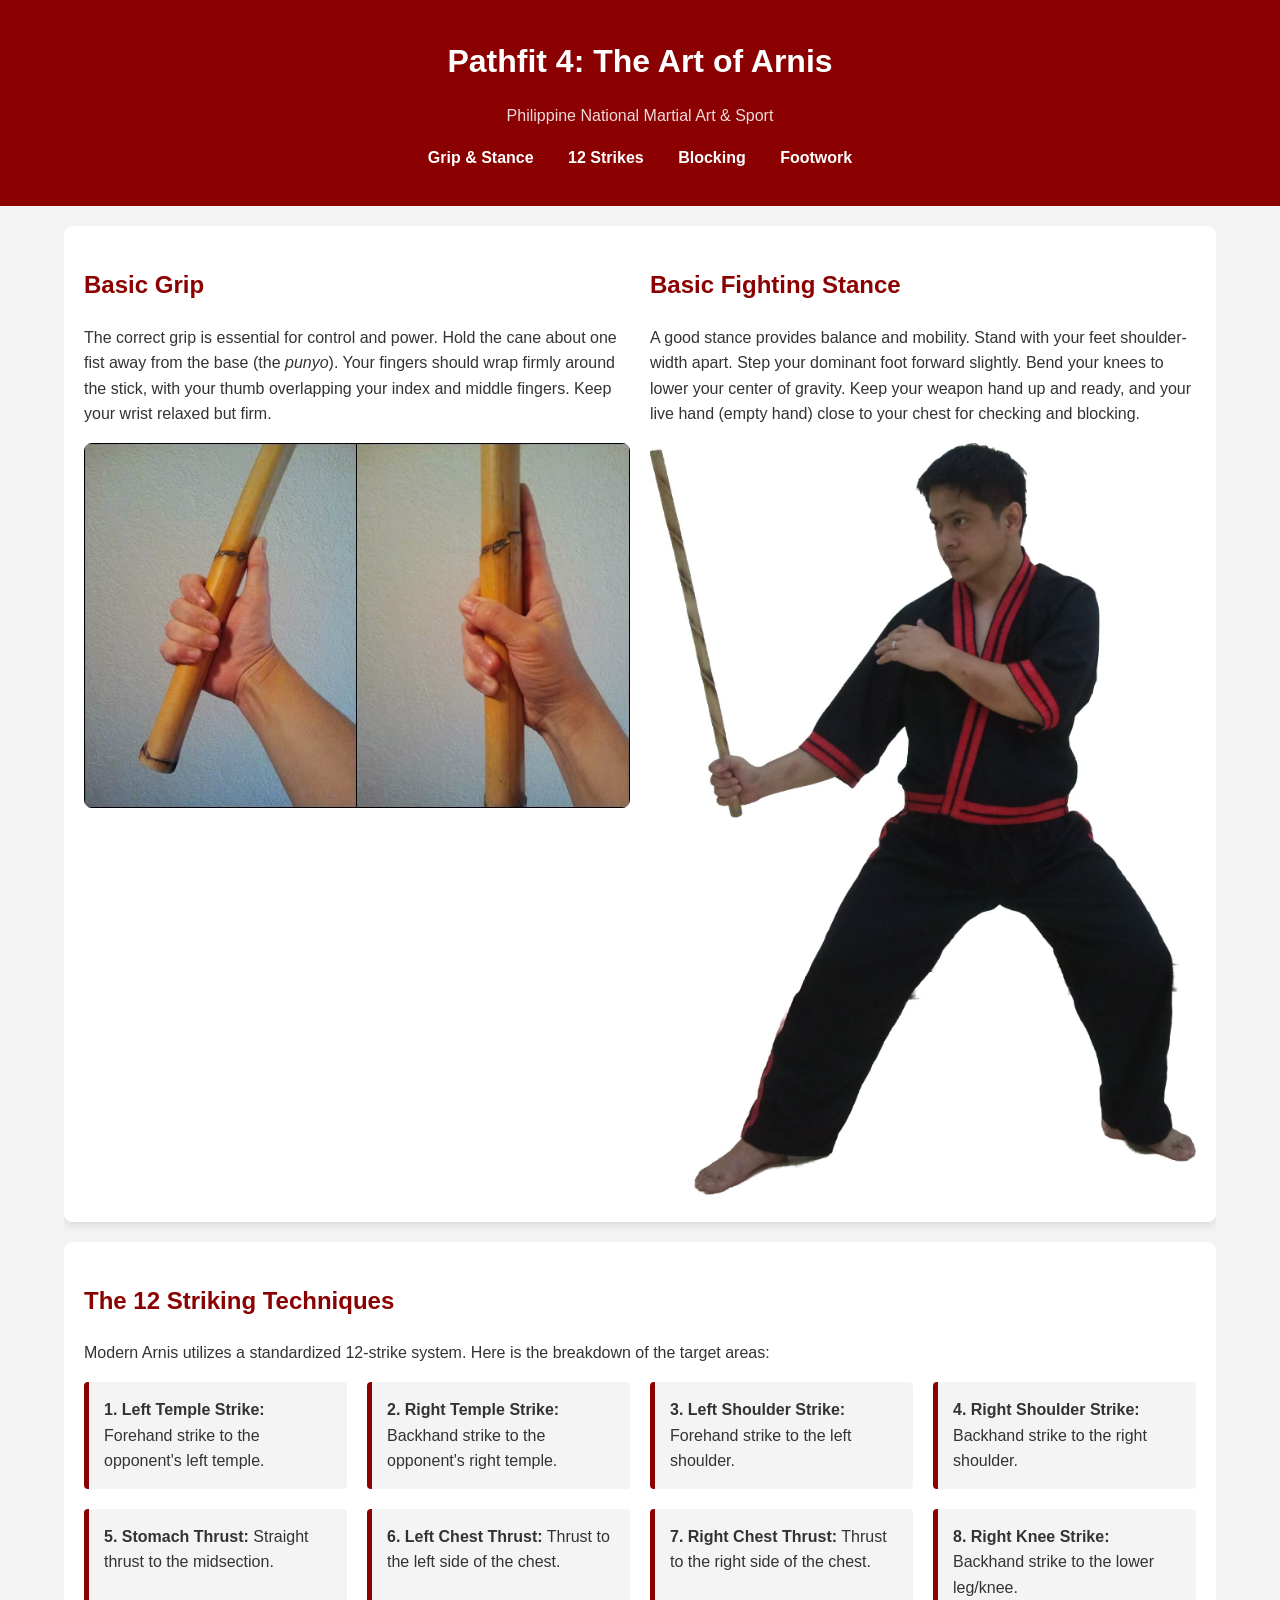
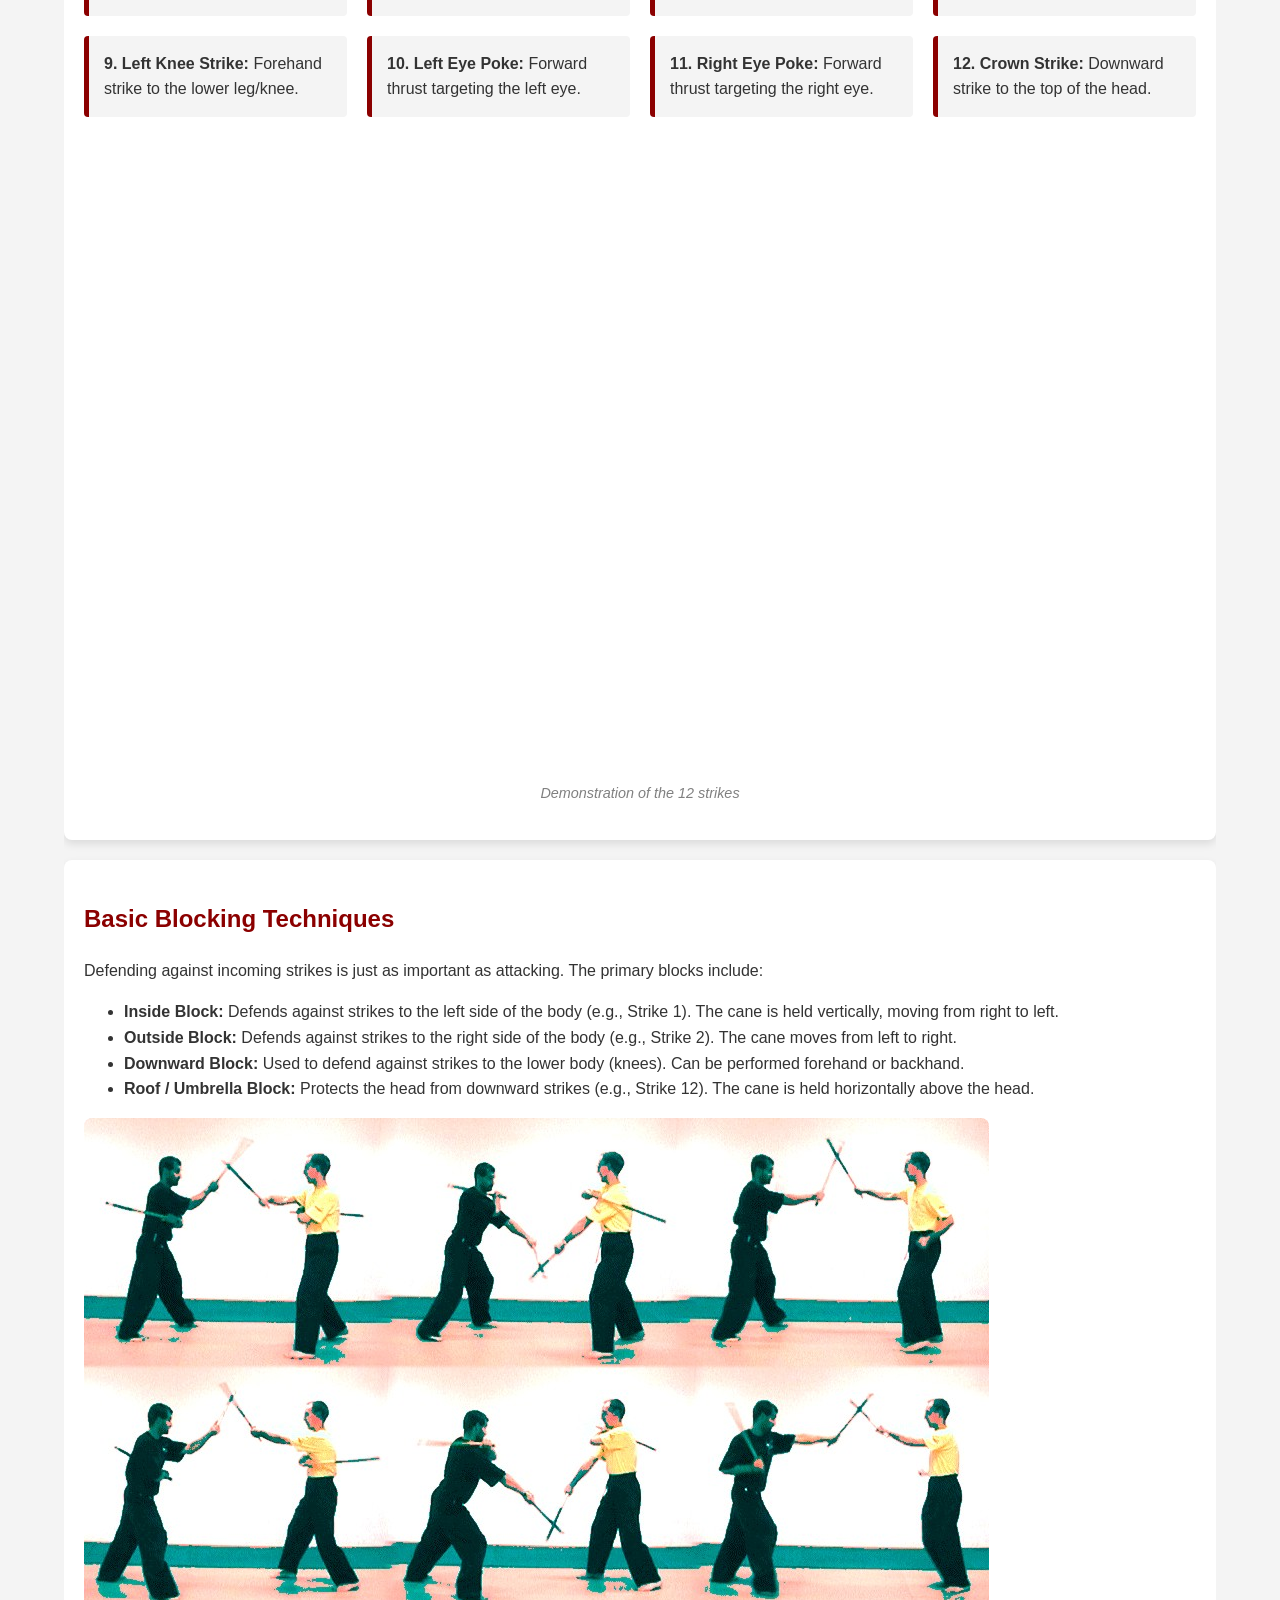
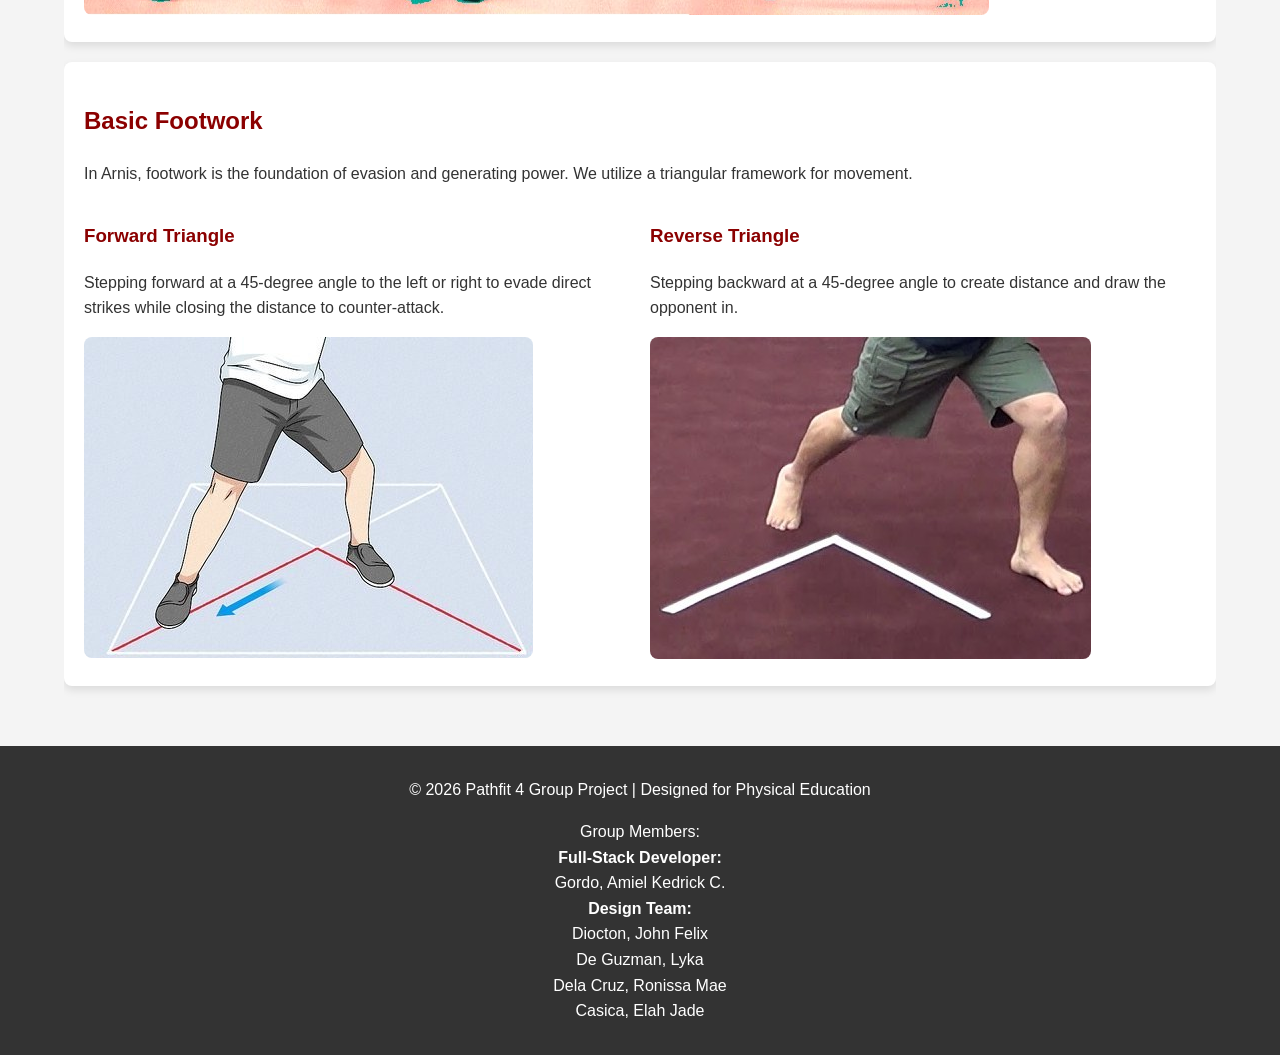
==== commit e9e05b6c: "Update index.html" ====
--- a/index.html
+++ b/index.html
@@ -56,7 +56,7 @@
             </div>
             <br>
             <div class="video-container">
-                <iframe src="<iframe width="560" height="315" src="https://www.youtube.com/embed/XYM1tv4fp5s?si=2-uIAxKfbuVQ5K3F" title="YouTube video player" frameborder="0" allow="accelerometer; autoplay; clipboard-write; encrypted-media; gyroscope; picture-in-picture; web-share" referrerpolicy="strict-origin-when-cross-origin" allowfullscreen></iframe>" title="12 Striking Techniques Video" allowfullscreen></iframe>
+                <iframe width="560" height="315" src="https://www.youtube.com/embed/XYM1tv4fp5s?si=2-uIAxKfbuVQ5K3F" title="12 Striking Techniques Video" frameborder="0" allow="accelerometer; autoplay; clipboard-write; encrypted-media; gyroscope; picture-in-picture; web-share" referrerpolicy="strict-origin-when-cross-origin" allowfullscreen></iframe>
             </div>
             <p style="text-align: center; font-size: 0.9em; color: gray;"><em>Demonstration of the 12 strikes</em></p>
         </section>
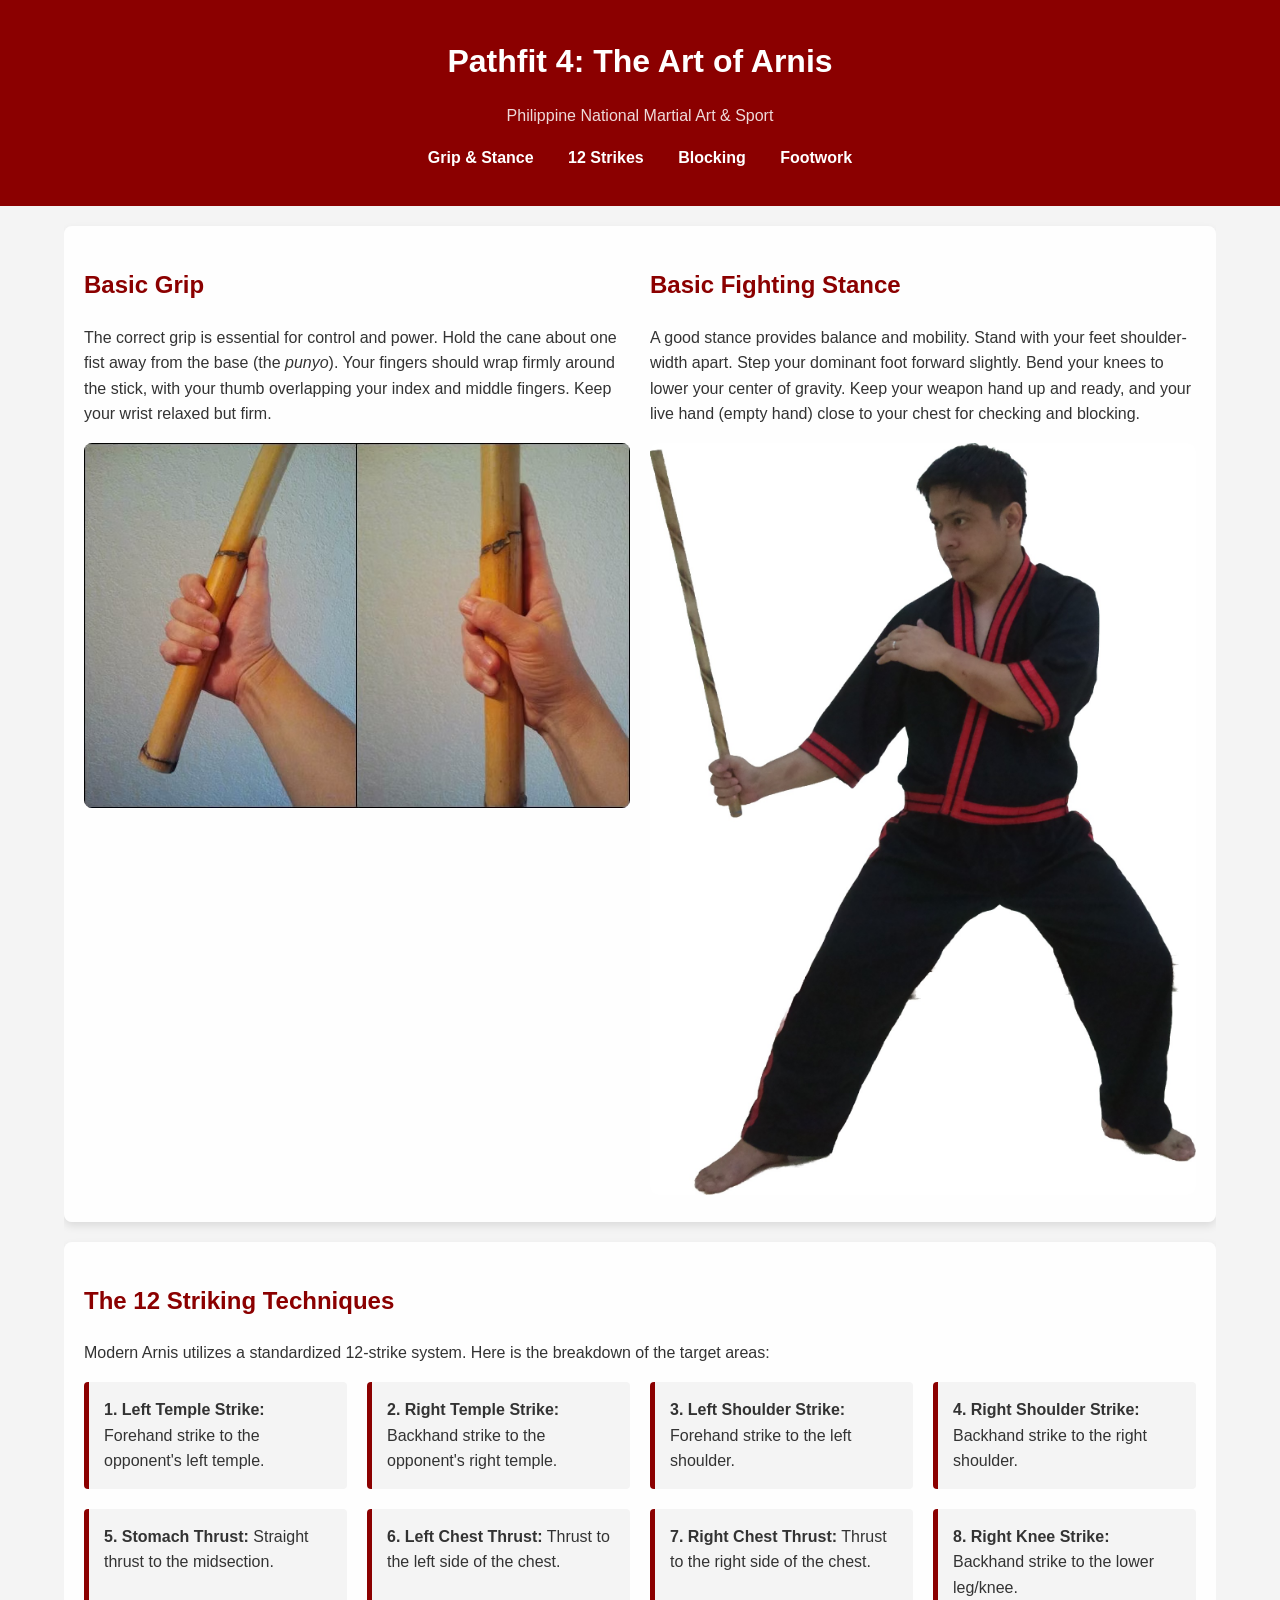
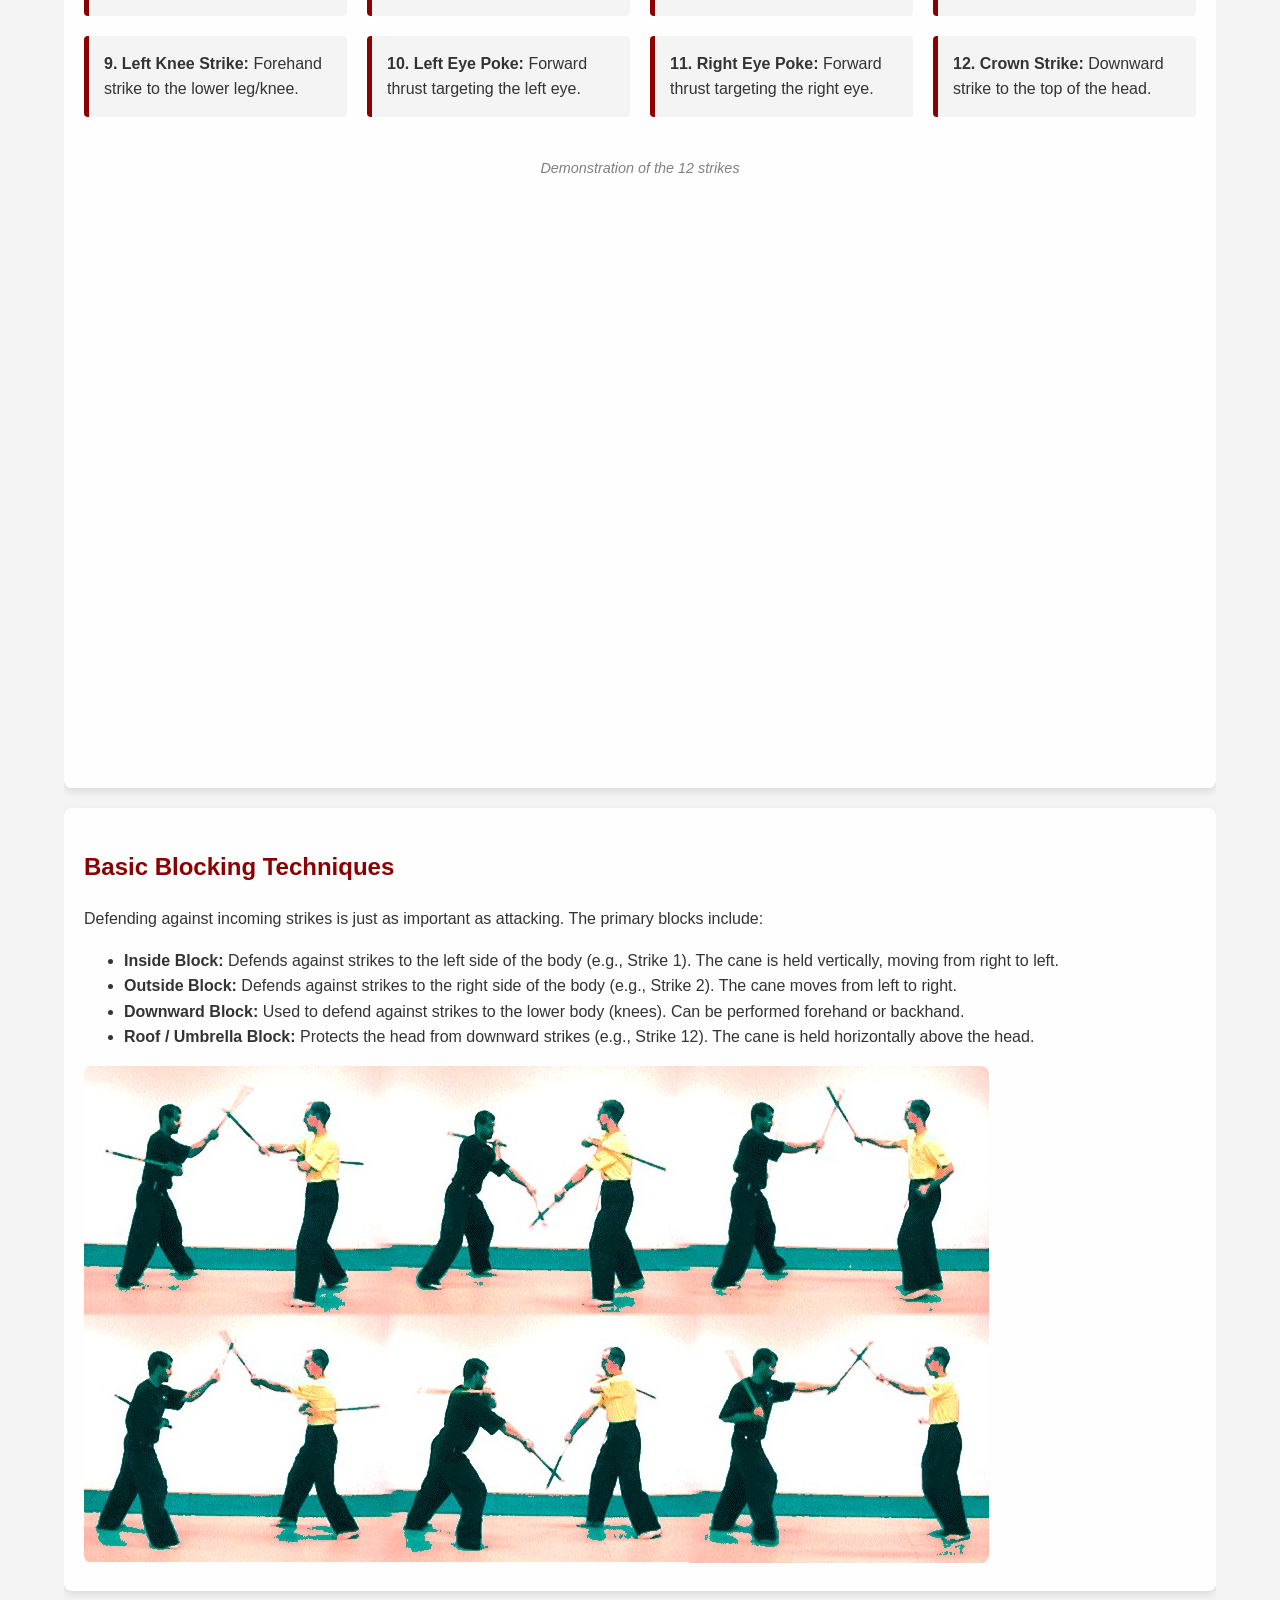
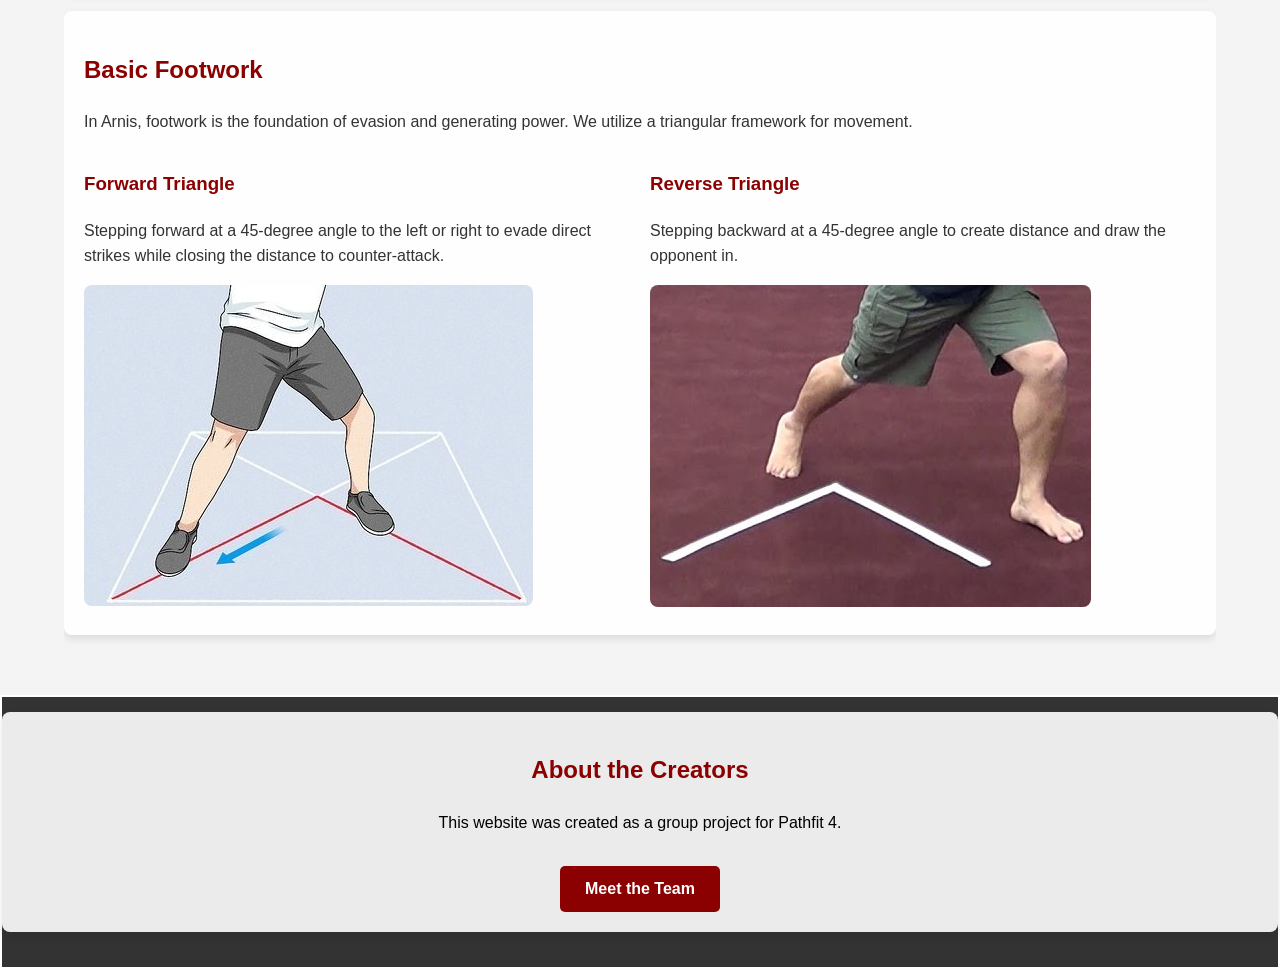
==== commit 05d93092: "Add files via upload" ====
--- a/index.html
+++ b/index.html
@@ -57,7 +57,6 @@
             <br>
             <div class="video-container">
                 <iframe width="560" height="315" src="https://www.youtube.com/embed/XYM1tv4fp5s?si=2-uIAxKfbuVQ5K3F" title="12 Striking Techniques Video" frameborder="0" allow="accelerometer; autoplay; clipboard-write; encrypted-media; gyroscope; picture-in-picture; web-share" referrerpolicy="strict-origin-when-cross-origin" allowfullscreen></iframe>
-            </div>
             <p style="text-align: center; font-size: 0.9em; color: gray;"><em>Demonstration of the 12 strikes</em></p>
         </section>
 
@@ -93,18 +92,12 @@
     </div>
 
     <footer>
-        <p>&copy; 2026 Pathfit 4 Group Project | Designed for Physical Education</p>
-        <p>Group Members:<br><strong>
-                          Full-Stack Developer:<br></strong>
-                          Gordo, Amiel Kedrick C.<br>
-                          <strong>
-                          Design Team:<br></strong>
-                          Diocton, John Felix<br>
-                          De Guzman, Lyka<br>
-                          Dela Cruz, Ronissa Mae<br>
-                          Casica, Elah Jade<br>
-                          </p>
+        <section id="about-us" class="section-box" style="text-align: center;">
+            <h2>About the Creators</h2>
+            <p>This website was created as a group project for Pathfit 4.</p>
+            <a href="members.html" class="btn">Meet the Team</a>
+        </section>
     </footer>
 
 </body>
-</html>
+</html>
--- a/style.css
+++ b/style.css
@@ -116,8 +116,92 @@
 /* Footer */
 footer {
     background-color: #333;
-    color: white;
+    color: rgb(255, 169, 169);
     text-align: center;
     padding: 15px 0;
     margin-top: 20px;
+}
+
+/* Button Styles */
+.btn {
+    display: inline-block;
+    background-color: var(--primary-color);
+    color: white;
+    padding: 10px 25px;
+    text-decoration: none;
+    border-radius: 5px;
+    font-weight: bold;
+    margin-top: 15px;
+    transition: background-color 0.3s ease;
+}
+
+.btn:hover {
+    background-color: #5a0000; /* A darker shade of red for the hover effect */
+    color: white;
+    text-decoration: none;
+}
+
+/* Member Slider Styles */
+.slider-container {
+    display: flex;
+    gap: 20px;
+    overflow-x: auto; /* Enables horizontal scrolling */
+    padding: 20px 10px;
+    scroll-snap-type: x mandatory; /* Makes the scrolling snap to items */
+    -webkit-overflow-scrolling: touch; /* Smooth scrolling on mobile */
+}
+
+.slider-item {
+    flex: 0 0 250px; /* Forces each card to be exactly 250px wide */
+    scroll-snap-align: center; /* Snaps the card to the center of the view */
+    background: var(--secondary-color);
+    padding: 20px;
+    border-radius: 8px;
+    box-shadow: 0 4px 8px rgba(0,0,0,0.1);
+    border-top: 5px solid var(--primary-color);
+}
+
+/* Custom Scrollbar for the Slider */
+.slider-container::-webkit-scrollbar {
+    height: 10px;
+}
+.slider-container::-webkit-scrollbar-track {
+    background: #f1f1f1;
+    border-radius: 5px;
+}
+.slider-container::-webkit-scrollbar-thumb {
+    background: var(--primary-color);
+    border-radius: 5px;
+}
+
+.section-box {
+    /* Lower the last number (0.6) to make it more transparent */
+    background: rgba(255, 255, 255, 0.9); 
+    padding: 20px;
+    margin-bottom: 20px;
+    border-radius: 8px;
+    box-shadow: 0 4px 8px rgba(0,0,0,0.1);
+}
+
+/* Footer with a white border box */
+#footer1 {
+    background-color: #333;
+    color: rgb(255, 255, 255); 
+    text-align: center;
+    padding: 15px 0;
+    margin-top: 20px;
+    
+    /* Adds a solid white outline box around the footer */
+    border: 2px solid white; 
+}
+
+footer {
+    background-color: #333;
+    color: rgb(0, 0, 0); 
+    text-align: center;
+    padding: 15px 0;
+    margin-top: 20px;
+    
+    /* Adds a solid white outline box around the footer */
+    border: 2px solid white; 
 }
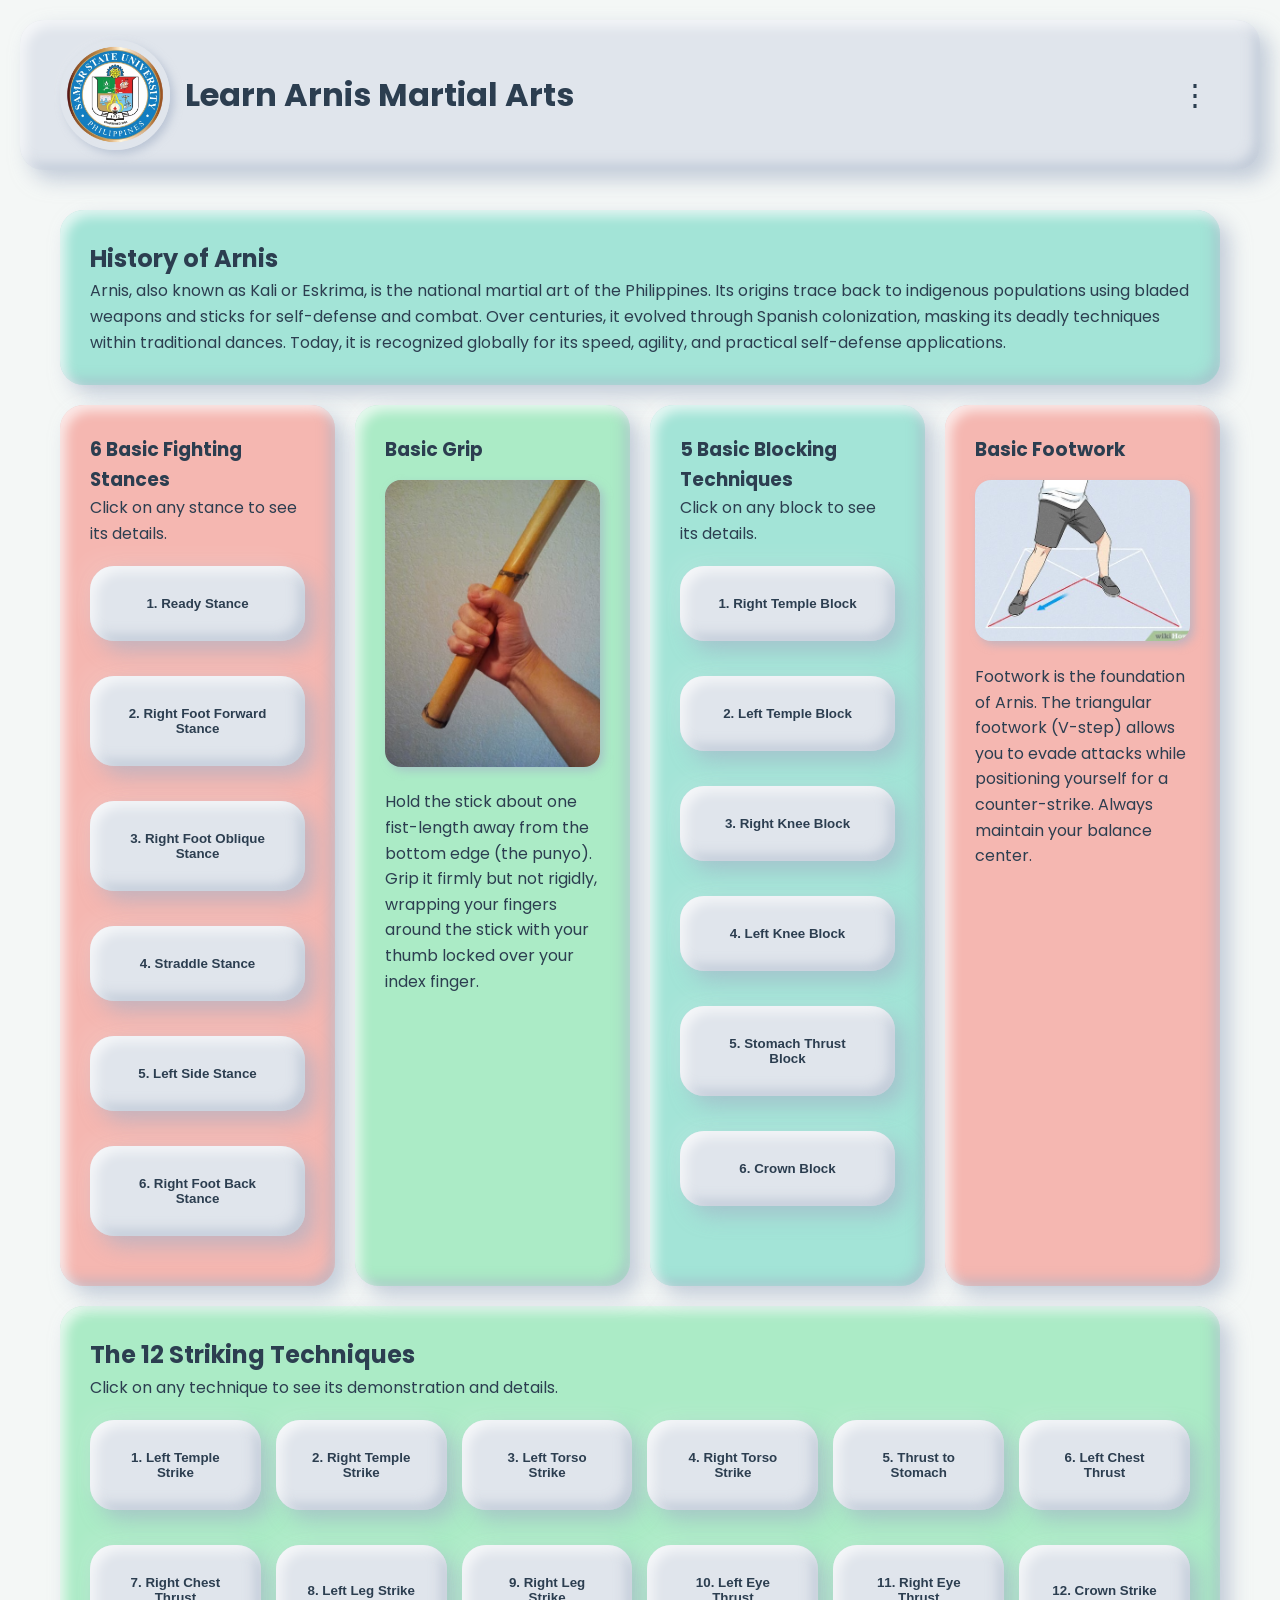
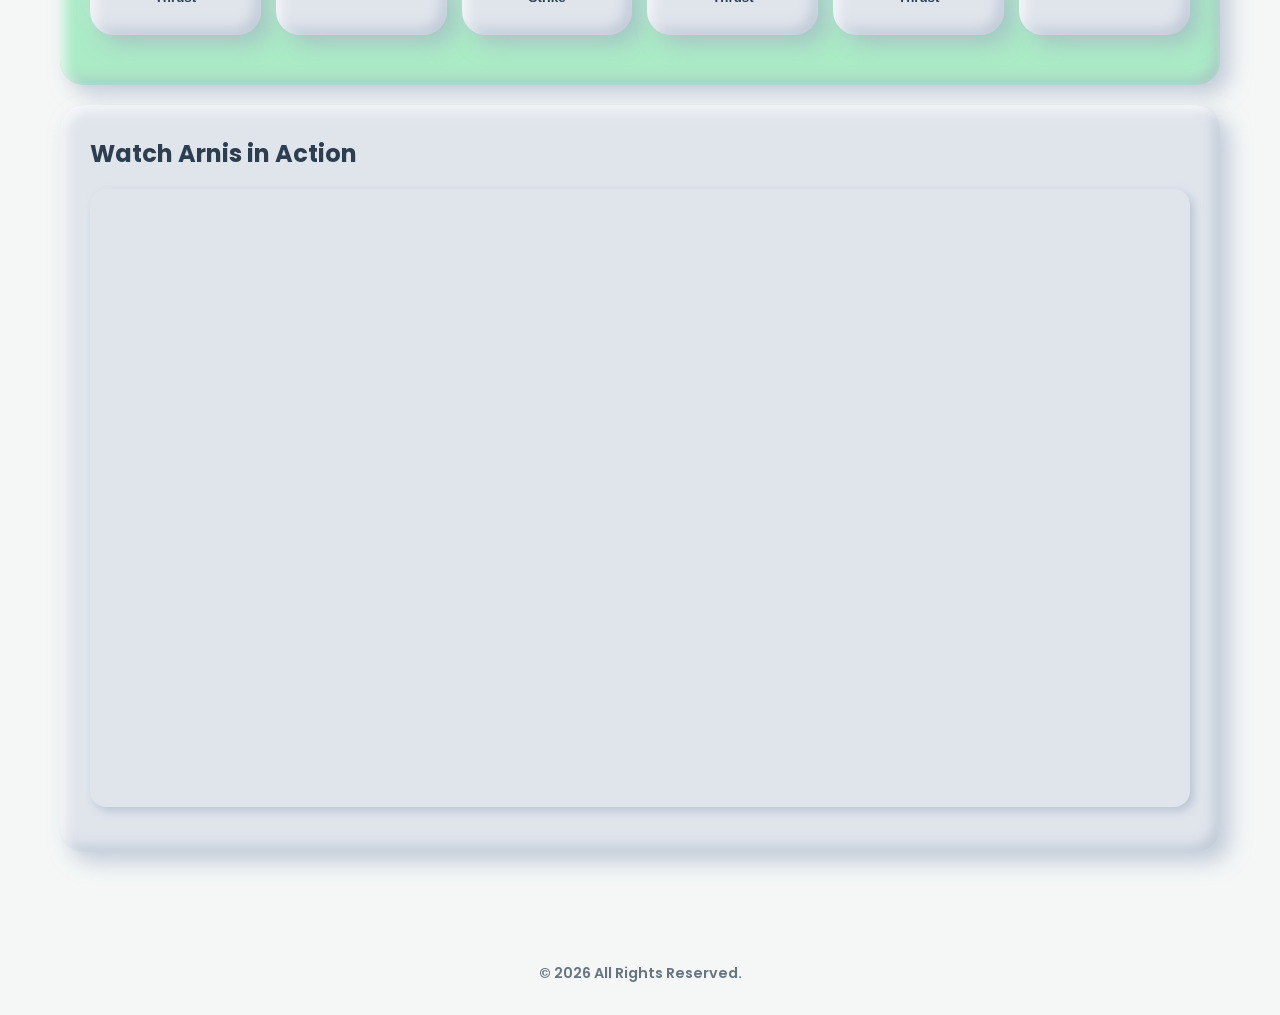
==== commit c18ce6fc: "Add files via upload" ====
--- a/index.html
+++ b/index.html
@@ -3,101 +3,126 @@
 <head>
     <meta charset="UTF-8">
     <meta name="viewport" content="width=device-width, initial-scale=1.0">
-    <title>Pathfit 4: The Art of Arnis</title>
+    <title>Modern Arnis Hub | Claymorphism</title>
     <link rel="stylesheet" href="style.css">
+    <link href="https://fonts.googleapis.com/css2?family=Poppins:wght@300;400;600;700&display=swap" rel="stylesheet">
 </head>
-<body>
-
-    <header>
-        <div class="container">
-            <h1>Pathfit 4: The Art of Arnis</h1>
-            <p>Philippine National Martial Art & Sport</p>
-            <nav>
-                <a href="#grip-stance">Grip & Stance</a>
-                <a href="#strikes">12 Strikes</a>
-                <a href="#blocks">Blocking</a>
-                <a href="#footwork">Footwork</a>
-            </nav>
+<body class="light-mode">
+    
+    <header class="clay-header">
+        <div class="header-title-group">
+            <img src="images/SSULOGO.PNG" alt="Arnis Logo" class="site-logo">
+            <h1>Learn Arnis Martial Arts</h1>
+        </div>
+        
+        <div class="kebab-menu-container">
+            <button id="kebab-btn" class="kebab-btn">&#8942;</button>
+            <div id="kebab-dropdown" class="clay-dropdown hidden">
+                <button onclick="openModal('members-modal')">Members & Instructor</button>
+                <button onclick="openModal('why-modal')">Info</button>
+                <button id="theme-toggle">Toggle Dark/Light Mode</button>
+                <button onclick="openModal('credits-modal')">Credits</button>
+            </div>
         </div>
     </header>
 
-    <div class="container">
+    <main class="container">
+        <section class="clay-card accent-cyan">
+            <h2>History of Arnis</h2>
+            <p>Arnis, also known as Kali or Eskrima, is the national martial art of the Philippines. Its origins trace back to indigenous populations using bladed weapons and sticks for self-defense and combat. Over centuries, it evolved through Spanish colonization, masking its deadly techniques within traditional dances. Today, it is recognized globally for its speed, agility, and practical self-defense applications.</p>
+        </section>
 
-        <section id="grip-stance" class="section-box flex-container">
-            <div class="flex-box">
-                <h2>Basic Grip</h2>
-                <p>The correct grip is essential for control and power. Hold the cane about one fist away from the base (the <em>punyo</em>). Your fingers should wrap firmly around the stick, with your thumb overlapping your index and middle fingers. Keep your wrist relaxed but firm.</p>
-                <img src="Pictures\BasicGrip.jpeg"alt="A close up of the proper hand grip on an Arnis cane">
+        <section class="basics-grid">
+            
+            <div class="clay-card accent-pink">
+                <h3>6 Basic Fighting Stances</h3>
+                <p>Click on any stance to see its details.</p>
+                <div class="strikes-grid" id="stances-grid"></div>
             </div>
             
-            <div class="flex-box">
-                <h2>Basic Fighting Stance</h2>
-                <p>A good stance provides balance and mobility. Stand with your feet shoulder-width apart. Step your dominant foot forward slightly. Bend your knees to lower your center of gravity. Keep your weapon hand up and ready, and your live hand (empty hand) close to your chest for checking and blocking.</p>
-                <img src="Pictures\BasicFightingStance.jpg" alt="A person demonstrating the basic fighting stance in Arnis">
+            <div class="clay-card accent-green">
+                <h3>Basic Grip</h3>
+                <img src="images/BG.avif" alt="Basic Grip" class="clay-img">
+                <p>Hold the stick about one fist-length away from the bottom edge (the punyo). Grip it firmly but not rigidly, wrapping your fingers around the stick with your thumb locked over your index finger.</p>
+            </div>
+
+            <div class="clay-card accent-cyan">
+                <h3>5 Basic Blocking Techniques</h3>
+                <p>Click on any block to see its details.</p>
+                <div class="strikes-grid" id="blocks-grid"></div>
+            </div>
+
+            <div class="clay-card accent-pink">
+                <h3>Basic Footwork</h3>
+                <img src="images/FW.jpg" alt="Footwork" class="clay-img">
+                <p>Footwork is the foundation of Arnis. The triangular footwork (V-step) allows you to evade attacks while positioning yourself for a counter-strike. Always maintain your balance center.</p>
             </div>
         </section>
 
-        <section id="strikes" class="section-box">
+        <section class="clay-card full-width accent-green">
             <h2>The 12 Striking Techniques</h2>
-            <p>Modern Arnis utilizes a standardized 12-strike system. Here is the breakdown of the target areas:</p>
-            <div class="grid-container">
-                <div class="grid-item"><strong>1. Left Temple Strike:</strong> Forehand strike to the opponent's left temple.</div>
-                <div class="grid-item"><strong>2. Right Temple Strike:</strong> Backhand strike to the opponent's right temple.</div>
-                <div class="grid-item"><strong>3. Left Shoulder Strike:</strong> Forehand strike to the left shoulder.</div>
-                <div class="grid-item"><strong>4. Right Shoulder Strike:</strong> Backhand strike to the right shoulder.</div>
-                <div class="grid-item"><strong>5. Stomach Thrust:</strong> Straight thrust to the midsection.</div>
-                <div class="grid-item"><strong>6. Left Chest Thrust:</strong> Thrust to the left side of the chest.</div>
-                <div class="grid-item"><strong>7. Right Chest Thrust:</strong> Thrust to the right side of the chest.</div>
-                <div class="grid-item"><strong>8. Right Knee Strike:</strong> Backhand strike to the lower leg/knee.</div>
-                <div class="grid-item"><strong>9. Left Knee Strike:</strong> Forehand strike to the lower leg/knee.</div>
-                <div class="grid-item"><strong>10. Left Eye Poke:</strong> Forward thrust targeting the left eye.</div>
-                <div class="grid-item"><strong>11. Right Eye Poke:</strong> Forward thrust targeting the right eye.</div>
-                <div class="grid-item"><strong>12. Crown Strike:</strong> Downward strike to the top of the head.</div>
-            </div>
-            <br>
-            <div class="video-container">
-                <iframe width="560" height="315" src="https://www.youtube.com/embed/XYM1tv4fp5s?si=2-uIAxKfbuVQ5K3F" title="12 Striking Techniques Video" frameborder="0" allow="accelerometer; autoplay; clipboard-write; encrypted-media; gyroscope; picture-in-picture; web-share" referrerpolicy="strict-origin-when-cross-origin" allowfullscreen></iframe>
-            <p style="text-align: center; font-size: 0.9em; color: gray;"><em>Demonstration of the 12 strikes</em></p>
+            <p>Click on any technique to see its demonstration and details.</p>
+            <div class="strikes-grid" id="strikes-grid"></div>
         </section>
 
-        <section id="blocks" class="section-box">
-            <h2>Basic Blocking Techniques</h2>
-            <p>Defending against incoming strikes is just as important as attacking. The primary blocks include:</p>
-            <ul>
-                <li><strong>Inside Block:</strong> Defends against strikes to the left side of the body (e.g., Strike 1). The cane is held vertically, moving from right to left.</li>
-                <li><strong>Outside Block:</strong> Defends against strikes to the right side of the body (e.g., Strike 2). The cane moves from left to right.</li>
-                <li><strong>Downward Block:</strong> Used to defend against strikes to the lower body (knees). Can be performed forehand or backhand.</li>
-                <li><strong>Roof / Umbrella Block:</strong> Protects the head from downward strikes (e.g., Strike 12). The cane is held horizontally above the head.</li>
-            </ul>
-            <img src="Pictures\BasicBlocking.jpg" alt="Collage of inside, outside, and roof blocks">
+        <section class="clay-card video-section">
+            <h2>Watch Arnis in Action</h2>
+            <div class="video-container clay-img">
+                <iframe width="560" height="315" src="https://www.youtube.com/embed/EYXAkPAZLXc?si=aGZzmgmEXlbT0QSf" title="YouTube video player" frameborder="0" allow="accelerometer; autoplay; clipboard-write; encrypted-media; gyroscope; picture-in-picture; web-share" referrerpolicy="strict-origin-when-cross-origin" allowfullscreen></iframe>
+            </div>
         </section>
+    </main>
 
-        <section id="footwork" class="section-box">
-            <h2>Basic Footwork</h2>
-            <p>In Arnis, footwork is the foundation of evasion and generating power. We utilize a triangular framework for movement.</p>
-            <div class="flex-container">
-                <div class="flex-box">
-                    <h3>Forward Triangle</h3>
-                    <p>Stepping forward at a 45-degree angle to the left or right to evade direct strikes while closing the distance to counter-attack.</p>
-                    <img src="Pictures\FTriangle.jpg" alt="Collage of inside, outside, and roof blocks">
-                </div>
-                <div class="flex-box">
-                    <h3>Reverse Triangle</h3>
-                    <p>Stepping backward at a 45-degree angle to create distance and draw the opponent in.</p>
-                    <img src="Pictures\RTriangle.jpg" alt="Collage of inside, outside, and roof blocks">
+    <footer class="site-footer">
+        <p>&copy; 2026 All Rights Reserved.</p>
+    </footer>
+
+    <div id="info-modal" class="modal-overlay hidden">
+        <div class="clay-modal">
+            <span class="close-btn" onclick="closeModal('info-modal')">&times;</span>
+            <h2 id="info-title">Technique</h2>
+            <img id="info-img" src="" alt="Demonstration image" class="clay-img">
+            <p id="info-desc">Description</p>
+        </div>
+    </div>
+
+    <div id="members-modal" class="modal-overlay hidden">
+        <div class="clay-modal accent-cyan">
+            <span class="close-btn" onclick="closeModal('members-modal')">&times;</span>
+            <h2>Our Team</h2>
+            <div class="slider-container">
+                <div id="slide-content" class="slide clay-card accent-pink">
+                    <img id="member-img" src="" alt="Member" class="clay-img slider-img">
+                    <h3 id="member-role">Role</h3>
+                    <p id="member-name">Name</p>
                 </div>
             </div>
-        </section>
-
+            <button id="next-slide-btn" class="clay-btn">Next Member</button>
+        </div>
     </div>
 
-    <footer>
-        <section id="about-us" class="section-box" style="text-align: center;">
-            <h2>About the Creators</h2>
-            <p>This website was created as a group project for Pathfit 4.</p>
-            <a href="members.html" class="btn">Meet the Team</a>
-        </section>
-    </footer>
+    <div id="why-modal" class="modal-overlay hidden">
+        <div class="clay-modal accent-pink">
+            <span class="close-btn" onclick="closeModal('why-modal')">&times;</span>
+            <h2>Why We Made This Website</h2>
+            <p>We created this website as an educational tool to help students easily learn and understand the basics of Arnis. Our goal is to provide a clear, interactive, and accessible platform where beginners can study the fundamental stances, blocks, and striking techniques of this traditional Filipino martial art.</p>
+        </div>
+    </div>
 
+    <div id="credits-modal" class="modal-overlay hidden">
+        <div class="clay-modal accent-green">
+            <span class="close-btn" onclick="closeModal('credits-modal')">&times;</span>
+            <h2>Credits</h2>
+            <ul>
+                <li><strong>Youtube Video:</strong> MATTI_San_Juan_Official@yt.com</li>
+                <li><strong>Striking Images:</strong> thestickchick.com</li>
+                <li><strong>Blocking Images:</strong> Chicolokoys@fb.com</li>
+                <li><strong>Stance Image:</strong> guerreroarnis.com</li>
+                <li><strong>Hand Grip Image:</strong> thestickchick.com</li>
+            </ul>
+        </div>
+    </div>
+
+    <script src="script.js"></script>
 </body>
 </html>
--- a/style.css
+++ b/style.css
@@ -1,207 +1,245 @@
-/* General Styles & Accessibility */
 :root {
-    --primary-color: #8B0000; /* Dark Red for Martial Arts feel */
-    --secondary-color: #f4f4f4;
-    --text-color: #333;
-    --font-main: 'Segoe UI', Tahoma, Geneva, Verdana, sans-serif;
+    /* Geometric Font */
+    --font-main: 'Poppins', sans-serif;
+
+    /* Light Mode Variables */
+    --bg-color: #f4f7f6;
+    --text-color: #2c3e50;
+    --clay-bg: #e0e5ec;
+    --clay-shadow-outer: rgba(163, 177, 198, 0.6);
+    --clay-shadow-inner-light: rgba(255, 255, 255, 0.7);
+    --clay-shadow-inner-dark: rgba(163, 177, 198, 0.5);
+
+    /* Candy Colors */
+    --cyan-accent: #a3e4d7;
+    --pink-accent: #f5b7b1;
+    --green-accent: #abebc6;
+    
+    --neon-cyan: #00f0ff;
+    --neon-pink: #ff007f;
+    --neon-green: #39ff14;
+}
+
+.dark-mode {
+    --bg-color: #1a1a2e;
+    --text-color: #e0e5ec;
+    --clay-bg: #22223b;
+    --clay-shadow-outer: rgba(0, 0, 0, 0.8);
+    --clay-shadow-inner-light: rgba(255, 255, 255, 0.05);
+    --clay-shadow-inner-dark: rgba(0, 0, 0, 0.4);
+
+    --cyan-accent: #117864;
+    --pink-accent: #943126;
+    --green-accent: #1e8449;
+}
+
+* {
+    box-sizing: border-box;
+    margin: 0;
+    padding: 0;
 }
 
 body {
     font-family: var(--font-main);
-    color: var(--text-color);
+    background-color: var(--bg-color);
+    color: var(--text-color);
+    transition: background-color 0.3s, color 0.3s;
     line-height: 1.6;
-    margin: 0;
-    padding: 0;
-    background-color: var(--secondary-color);
-}
-
-h1, h2, h3 { 
-    color: var(--primary-color); 
-}
-
-img { 
-    max-width: 100%; 
-    height: auto; 
-    border-radius: 8px; 
-}
-
-/* Header & Navigation */
-header {
-    background-color: var(--primary-color);
-    color: rgba(255, 255, 255, 0.856);
-    padding: 1rem 0;
-    text-align: center;
-}
-
-header h1 { 
-    color: white; 
-    margin: 0; 
-}
-
-nav { 
-    margin-top: 10px; 
-}
-
-nav a {
-    color: white;
-    text-decoration: none;
-    margin: 0 15px;
-    font-weight: bold;
-}
-
-nav a:hover { 
-    text-decoration: underline; 
-}
-
-/* Layout */
+}
+
+/* Logo and Title Alignment */
+.header-title-group {
+    display: flex;
+    align-items: center;
+    gap: 15px; /* Adds space between the logo and the text */
+}
+
+/* Circular Logo Styling */
+.site-logo {
+    width: 110px;
+    height: 110px;
+    border-radius: 50%; /* Makes the image a perfect circle */
+    object-fit: cover;
+    /* Adds a subtle Claymorphism shadow to the logo */
+    box-shadow: 
+        4px 4px 8px var(--clay-shadow-outer),
+        -4px -4px 8px rgba(255, 255, 255, 0.1);
+    border: 3px solid var(--clay-bg); /* Optional neat border */
+}
+/* Claymorphism Base */
+.clay-card, .clay-header, .clay-modal, .clay-btn, .clay-dropdown {
+    background: var(--clay-bg);
+    border-radius: 24px;
+    box-shadow: 
+        10px 10px 20px var(--clay-shadow-outer),
+        -10px -10px 20px rgba(255, 255, 255, 0.1),
+        inset 6px 6px 12px var(--clay-shadow-inner-light),
+        inset -6px -6px 12px var(--clay-shadow-inner-dark);
+    padding: 30px;
+    margin-bottom: 20px;
+    transition: all 0.3s ease;
+}
+
+/* Color Accents */
+.accent-cyan { background: var(--cyan-accent); }
+.accent-pink { background: var(--pink-accent); }
+.accent-green { background: var(--green-accent); }
+
+/* Layout Elements */
+header.clay-header {
+    display: flex;
+    justify-content: space-between;
+    align-items: center;
+    margin: 20px;
+    padding: 20px 40px;
+}
+
+.kebab-menu-container { position: relative; }
+.kebab-btn {
+    background: none;
+    border: none;
+    font-size: 30px;
+    cursor: pointer;
+    color: var(--text-color);
+    padding: 0 10px;
+}
+
+.clay-dropdown {
+    position: absolute;
+    right: 0;
+    top: 50px;
+    width: 250px;
+    display: flex;
+    flex-direction: column;
+    gap: 10px;
+    z-index: 100;
+}
+
+.clay-dropdown button {
+    background: transparent;
+    border: none;
+    padding: 10px;
+    text-align: left;
+    font-family: var(--font-main);
+    color: var(--text-color);
+    cursor: pointer;
+    border-radius: 12px;
+    transition: background 0.2s;
+}
+
+.clay-dropdown button:hover {
+    background: rgba(255, 255, 255, 0.2);
+    color: var(--neon-cyan);
+}
+
 .container {
-    width: 90%;
     max-width: 1200px;
-    margin: auto;
-    overflow: hidden;
-    padding: 20px 0;
-}
-
-.section-box {
-    background: white;
+    margin: 0 auto;
     padding: 20px;
-    margin-bottom: 20px;
-    border-radius: 8px;
-    box-shadow: 0 4px 8px rgba(0,0,0,0.1);
-}
-
-/* Grid for 12 Strikes */
-.grid-container {
+}
+
+.basics-grid {
     display: grid;
     grid-template-columns: repeat(auto-fit, minmax(250px, 1fr));
     gap: 20px;
 }
 
-.grid-item {
-    background: var(--secondary-color);
-    padding: 15px;
-    border-left: 5px solid var(--primary-color);
-    border-radius: 4px;
-}
-
-/* Flexbox for Stance & Grip */
-.flex-container {
-    display: flex;
-    flex-wrap: wrap;
-    gap: 20px;
-}
-
-.flex-box {
-    flex: 1;
-    min-width: 300px;
-}
-
-/* Video Section */
+.clay-img {
+    width: 100%;
+    border-radius: 16px;
+    margin: 15px 0;
+    box-shadow: 4px 4px 8px var(--clay-shadow-outer);
+}
+
+/* 12 Strikes Section */
+.strikes-grid {
+    display: grid;
+    grid-template-columns: repeat(auto-fit, minmax(150px, 1fr));
+    gap: 15px;
+    margin-top: 20px;
+}
+
+.clay-btn {
+    border: none;
+    color: var(--text-color);
+    font-weight: 600;
+    cursor: pointer;
+    text-align: center;
+}
+
+.clay-btn:hover {
+    transform: translateY(-2px);
+    color: var(--neon-pink);
+}
+
+/* Video Container */
 .video-container {
     position: relative;
-    padding-bottom: 56.25%; /* 16:9 aspect ratio */
+    padding-bottom: 56.25%;
     height: 0;
     overflow: hidden;
-    border-radius: 8px;
-}
-
+}
 .video-container iframe {
     position: absolute;
     top: 0;
     left: 0;
     width: 100%;
     height: 100%;
-}
-
-/* Footer */
-footer {
-    background-color: #333;
-    color: rgb(255, 169, 169);
+    border-radius: 16px;
+}
+
+/* Modals */
+.modal-overlay {
+    position: fixed;
+    top: 0; left: 0; right: 0; bottom: 0;
+    background: rgba(0, 0, 0, 0.6);
+    display: flex;
+    justify-content: center;
+    align-items: center;
+    z-index: 1000;
+}
+
+.clay-modal {
+    width: 90%;
+    max-width: 500px;
+    position: relative;
     text-align: center;
-    padding: 15px 0;
-    margin-top: 20px;
-}
-
-/* Button Styles */
-.btn {
-    display: inline-block;
-    background-color: var(--primary-color);
-    color: white;
-    padding: 10px 25px;
-    text-decoration: none;
-    border-radius: 5px;
+}
+
+.close-btn {
+    position: absolute;
+    top: 15px; right: 20px;
+    font-size: 24px;
+    cursor: pointer;
     font-weight: bold;
-    margin-top: 15px;
-    transition: background-color 0.3s ease;
-}
-
-.btn:hover {
-    background-color: #5a0000; /* A darker shade of red for the hover effect */
-    color: white;
-    text-decoration: none;
-}
-
-/* Member Slider Styles */
-.slider-container {
-    display: flex;
-    gap: 20px;
-    overflow-x: auto; /* Enables horizontal scrolling */
-    padding: 20px 10px;
-    scroll-snap-type: x mandatory; /* Makes the scrolling snap to items */
-    -webkit-overflow-scrolling: touch; /* Smooth scrolling on mobile */
-}
-
-.slider-item {
-    flex: 0 0 250px; /* Forces each card to be exactly 250px wide */
-    scroll-snap-align: center; /* Snaps the card to the center of the view */
-    background: var(--secondary-color);
-    padding: 20px;
-    border-radius: 8px;
-    box-shadow: 0 4px 8px rgba(0,0,0,0.1);
-    border-top: 5px solid var(--primary-color);
-}
-
-/* Custom Scrollbar for the Slider */
-.slider-container::-webkit-scrollbar {
-    height: 10px;
-}
-.slider-container::-webkit-scrollbar-track {
-    background: #f1f1f1;
-    border-radius: 5px;
-}
-.slider-container::-webkit-scrollbar-thumb {
-    background: var(--primary-color);
-    border-radius: 5px;
-}
-
-.section-box {
-    /* Lower the last number (0.6) to make it more transparent */
-    background: rgba(255, 255, 255, 0.9); 
-    padding: 20px;
-    margin-bottom: 20px;
-    border-radius: 8px;
-    box-shadow: 0 4px 8px rgba(0,0,0,0.1);
-}
-
-/* Footer with a white border box */
-#footer1 {
-    background-color: #333;
-    color: rgb(255, 255, 255); 
+}
+
+.hidden { display: none !important; }
+
+/* Slider */
+.slider-img {
+    width: 150px;
+    height: 150px;
+    object-fit: cover;
+    border-radius: 50%;
+    margin: 0 auto 15px auto;
+}
+
+/* Make popup images smaller and centered */
+#info-img {
+    max-width: 150px; /* Change this number to make it bigger or smaller */
+    height: auto;
+    margin: 15px auto; /* This keeps the image perfectly centered */
+    display: block;
+}
+
+/* Footer Styling */
+.site-footer {
     text-align: center;
-    padding: 15px 0;
-    margin-top: 20px;
-    
-    /* Adds a solid white outline box around the footer */
-    border: 2px solid white; 
-}
-
-footer {
-    background-color: #333;
-    color: rgb(0, 0, 0); 
-    text-align: center;
-    padding: 15px 0;
-    margin-top: 20px;
-    
-    /* Adds a solid white outline box around the footer */
-    border: 2px solid white; 
+    padding: 30px 20px;
+    margin-top: 40px;
+    font-size: 0.9rem;
+    font-weight: 600;
+    color: var(--text-color);
+    opacity: 0.7; /* Makes the text slightly faded so it's not too distracting */
 }
